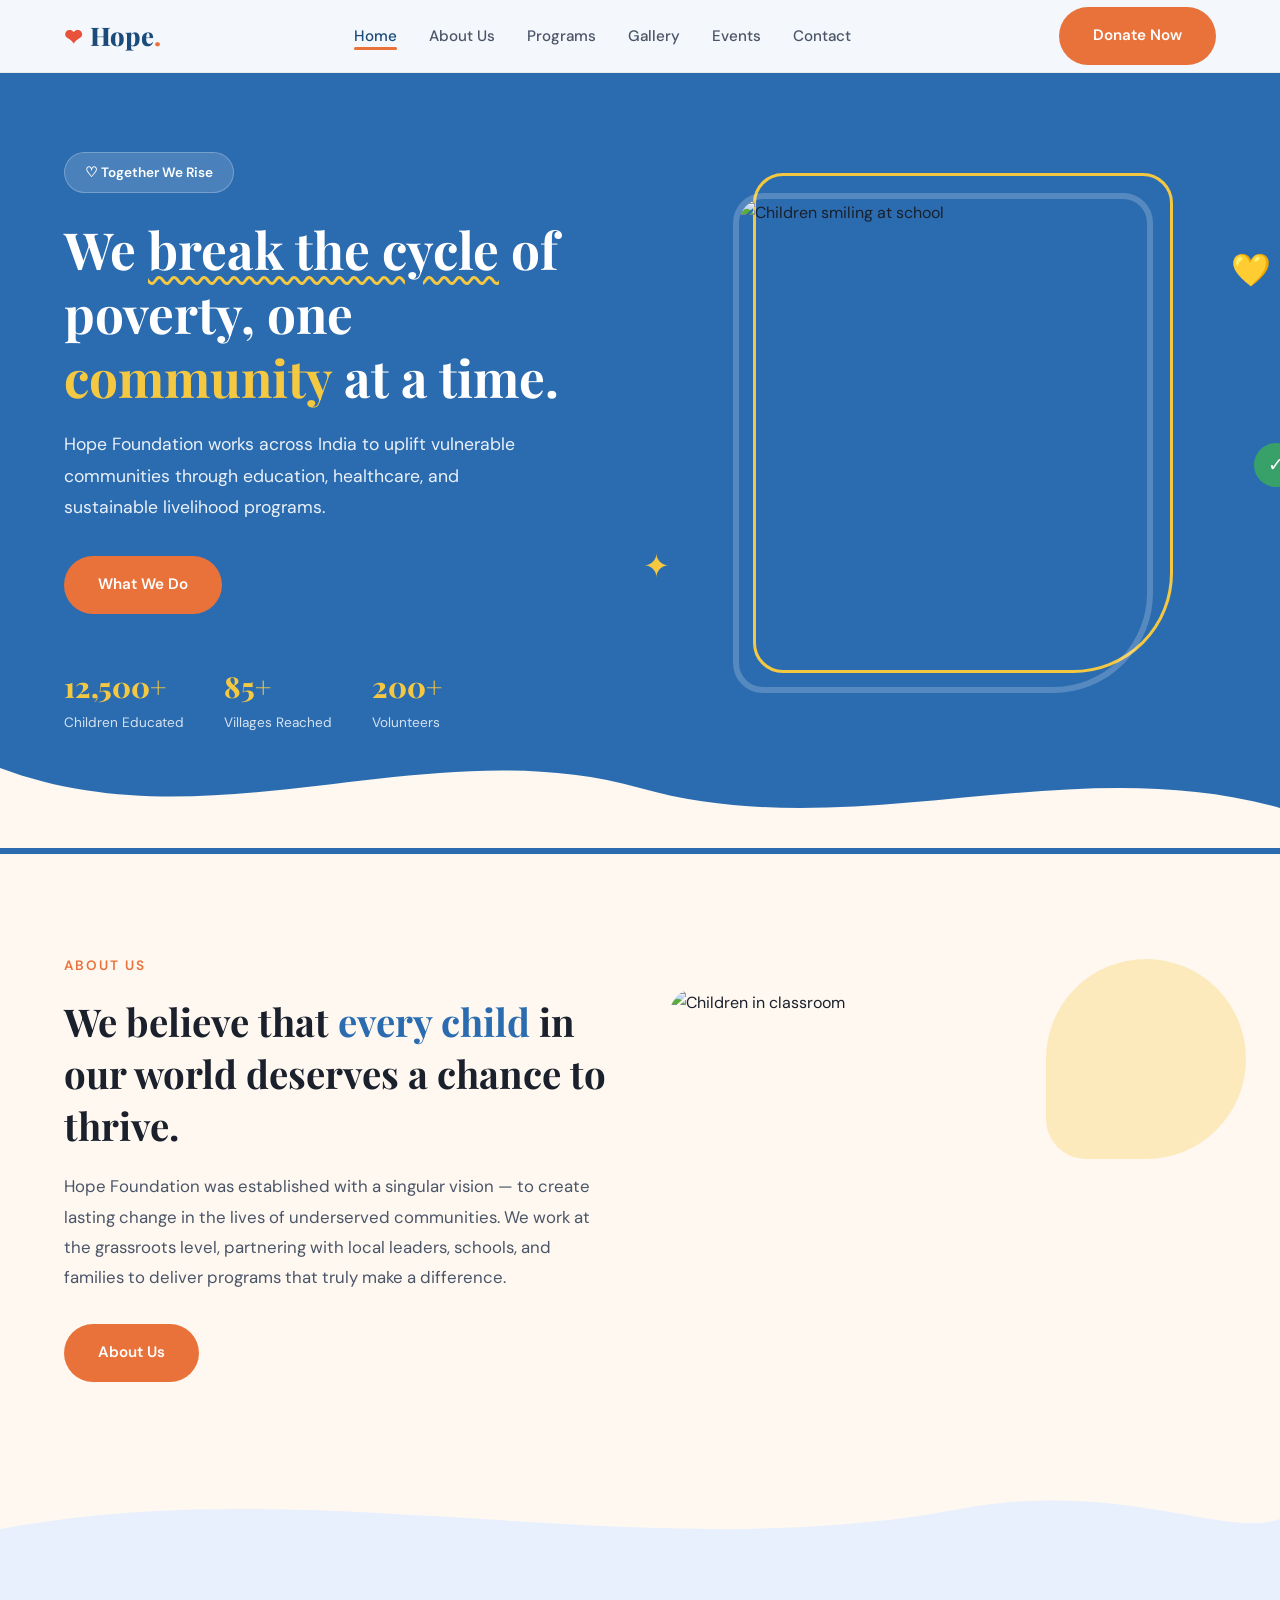
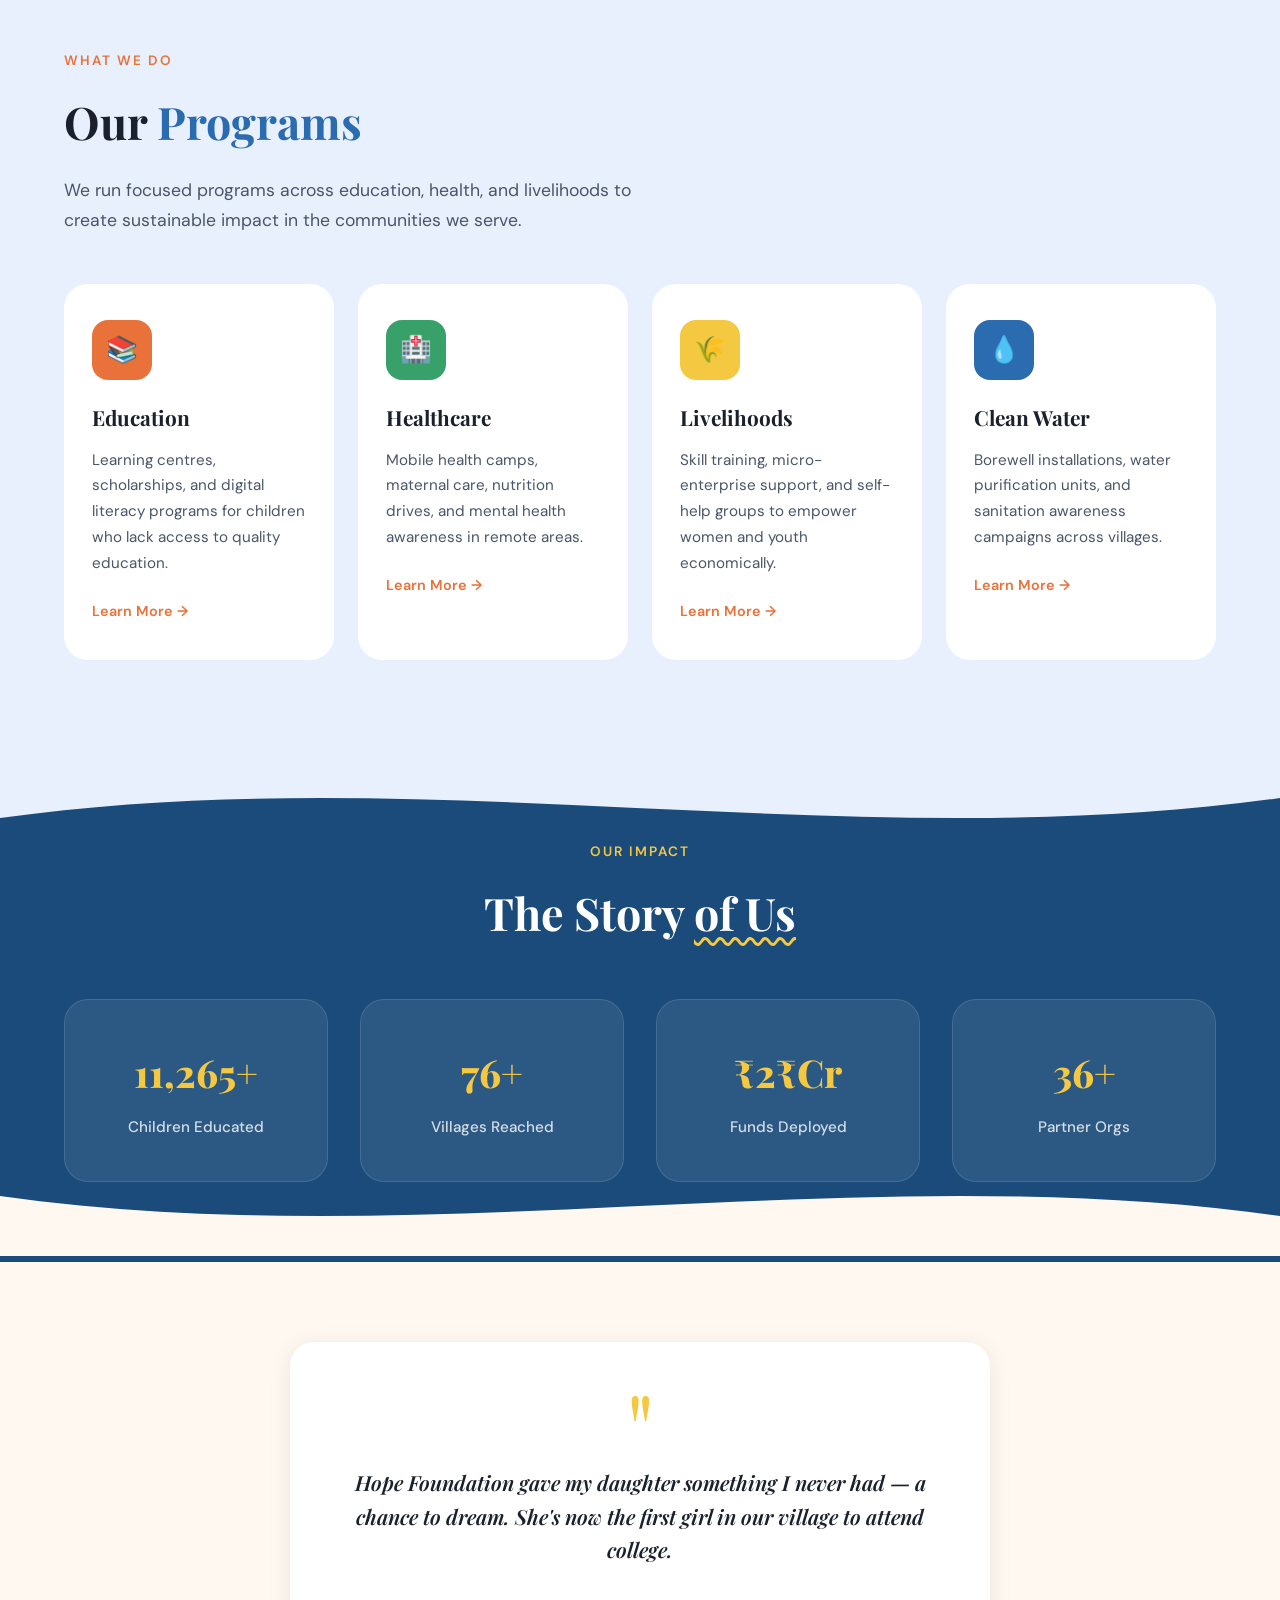
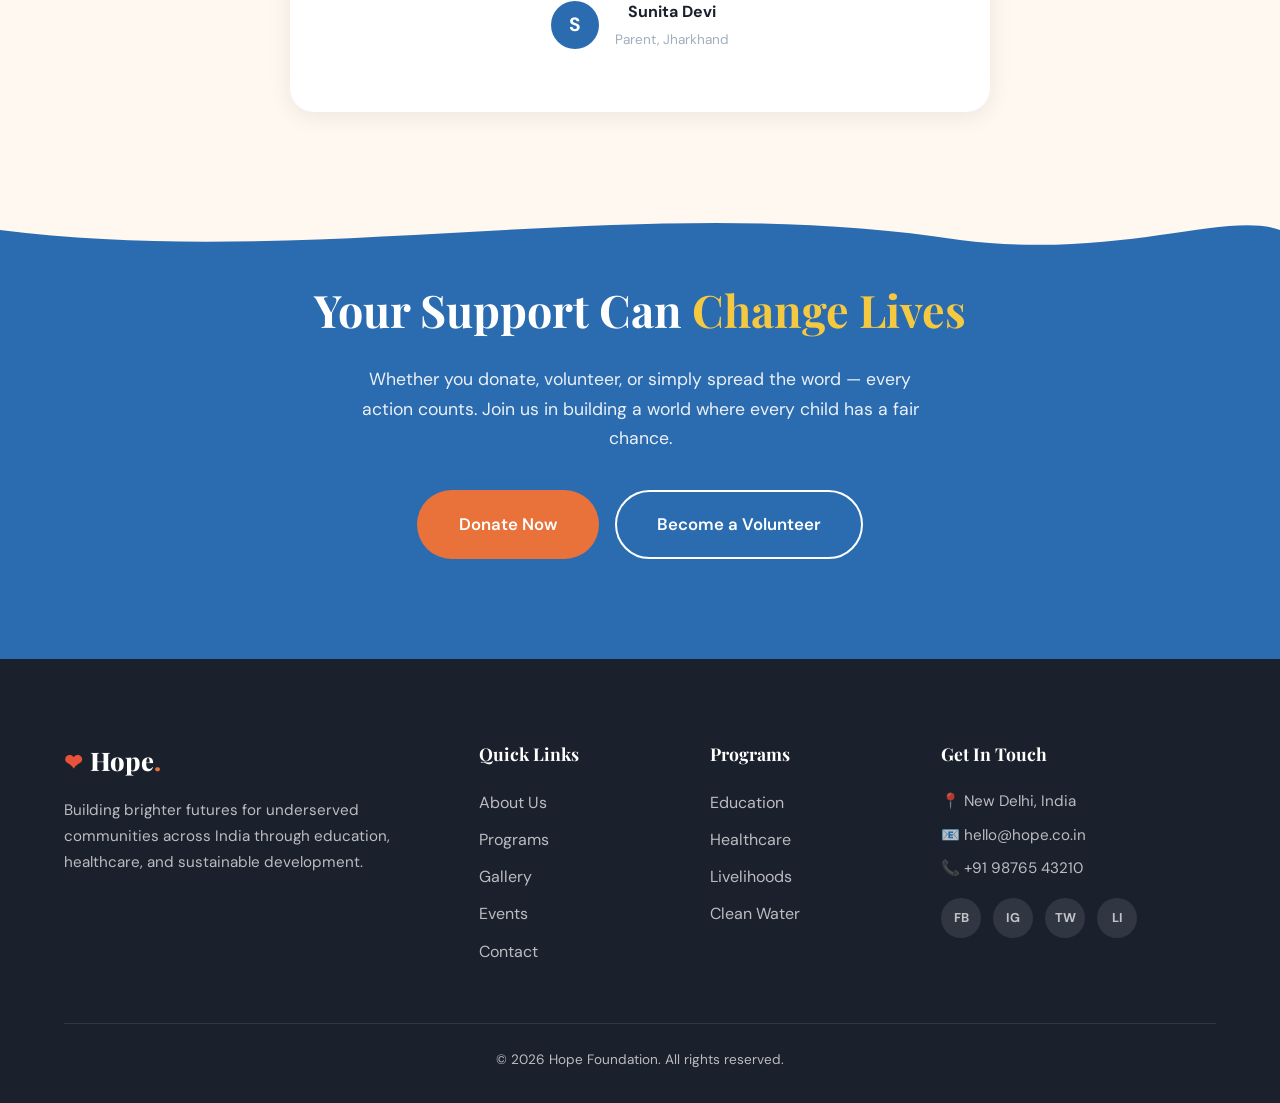
==== index.html @ 758d8f0c "site design init" ====
<!DOCTYPE html>
<html lang="en">
<head>
  <meta charset="UTF-8">
  <meta name="viewport" content="width=device-width, initial-scale=1.0">
  <title>Hope Foundation — Building Brighter Futures</title>
  <link rel="stylesheet" href="css/style.css">
  <link rel="preconnect" href="https://fonts.googleapis.com">
  <link href="https://fonts.googleapis.com/css2?family=Playfair+Display:wght@400;600;700;800&family=DM+Sans:wght@400;500;600;700&display=swap" rel="stylesheet">
</head>
<body>
  <!-- NAVBAR -->
  <nav class="navbar" id="navbar">
    <div class="nav-container">
      <a href="index.html" class="logo">
        <span class="logo-icon">❤</span>
        <span class="logo-text">Hope<span class="logo-dot">.</span></span>
      </a>
      <ul class="nav-links" id="navLinks">
        <li><a href="index.html" class="active">Home</a></li>
        <li><a href="about.html">About Us</a></li>
        <li><a href="programs.html">Programs</a></li>
        <li><a href="gallery.html">Gallery</a></li>
        <li><a href="events.html">Events</a></li>
        <li><a href="contact.html">Contact</a></li>
      </ul>
      <a href="contact.html#donate" class="btn btn-primary nav-donate">Donate Now</a>
      <button class="hamburger" id="hamburger" aria-label="Toggle menu">
        <span></span><span></span><span></span>
      </button>
    </div>
  </nav>

  <!-- HERO SECTION -->
  <section class="hero">
    <div class="hero-bg">
      <div class="hero-wave-top">
        <svg viewBox="0 0 1440 200" preserveAspectRatio="none">
          <path d="M0,80 C360,180 720,0 1080,100 C1260,150 1380,60 1440,80 L1440,0 L0,0 Z" fill="var(--blue-main)"/>
        </svg>
      </div>
    </div>
    <div class="hero-container">
      <div class="hero-content">
        <span class="hero-tag">♡ Together We Rise</span>
        <h1>We <span class="underline-wavy">break the cycle</span> of poverty, one <span class="highlight">community</span> at a time.</h1>
        <p>Hope Foundation works across India to uplift vulnerable communities through education, healthcare, and sustainable livelihood programs.</p>
        <div class="hero-actions">
          <a href="about.html" class="btn btn-accent">What We Do</a>
          <a href="programs.html" class="btn btn-outline">Our Programs →</a>
        </div>
        <div class="hero-stats">
          <div class="stat">
            <strong>12,500+</strong>
            <span>Children Educated</span>
          </div>
          <div class="stat">
            <strong>85+</strong>
            <span>Villages Reached</span>
          </div>
          <div class="stat">
            <strong>200+</strong>
            <span>Volunteers</span>
          </div>
        </div>
      </div>
      <div class="hero-image">
        <div class="hero-img-wrapper">
          <img src="https://images.unsplash.com/photo-1488521787991-ed7bbaae773c?w=600&q=80" alt="Children smiling at school">
          <div class="hero-img-accent"></div>
        </div>
        <div class="hero-floater floater-heart">💛</div>
        <div class="hero-floater floater-star">✦</div>
        <div class="hero-floater floater-check">✓</div>
      </div>
    </div>
    <div class="hero-wave-bottom">
      <svg viewBox="0 0 1440 120" preserveAspectRatio="none">
        <path d="M0,40 C240,120 480,0 720,60 C960,120 1200,20 1440,80 L1440,120 L0,120 Z" fill="var(--cream)"/>
      </svg>
    </div>
  </section>

  <!-- MISSION SECTION -->
  <section class="mission" id="mission">
    <div class="container">
      <div class="section-label">About Us</div>
      <div class="mission-grid">
        <div class="mission-text">
          <h2>We believe that <span class="highlight">every child</span> in our world deserves a chance to thrive.</h2>
          <p>Hope Foundation was established with a singular vision — to create lasting change in the lives of underserved communities. We work at the grassroots level, partnering with local leaders, schools, and families to deliver programs that truly make a difference.</p>
          <a href="about.html" class="btn btn-accent">About Us</a>
        </div>
        <div class="mission-image">
          <img src="https://images.unsplash.com/photo-1509099836639-18ba1795216d?w=500&q=80" alt="Children in classroom">
          <div class="mission-img-blob"></div>
        </div>
      </div>
    </div>
    <div class="section-wave">
      <svg viewBox="0 0 1440 100" preserveAspectRatio="none">
        <path d="M0,60 C360,0 720,100 1080,40 C1260,10 1380,70 1440,50 L1440,100 L0,100 Z" fill="var(--blue-light)"/>
      </svg>
    </div>
  </section>

  <!-- PROGRAMS SECTION -->
  <section class="programs">
    <div class="container">
      <div class="section-label">What We Do</div>
      <h2 class="section-title">Our <span class="highlight">Programs</span></h2>
      <p class="section-subtitle">We run focused programs across education, health, and livelihoods to create sustainable impact in the communities we serve.</p>
      <div class="programs-grid">
        <div class="program-card">
          <div class="program-icon" style="background: var(--orange);">📚</div>
          <h3>Education</h3>
          <p>Learning centres, scholarships, and digital literacy programs for children who lack access to quality education.</p>
          <a href="programs.html">Learn More →</a>
        </div>
        <div class="program-card">
          <div class="program-icon" style="background: var(--green);">🏥</div>
          <h3>Healthcare</h3>
          <p>Mobile health camps, maternal care, nutrition drives, and mental health awareness in remote areas.</p>
          <a href="programs.html">Learn More →</a>
        </div>
        <div class="program-card">
          <div class="program-icon" style="background: var(--yellow);">🌾</div>
          <h3>Livelihoods</h3>
          <p>Skill training, micro-enterprise support, and self-help groups to empower women and youth economically.</p>
          <a href="programs.html">Learn More →</a>
        </div>
        <div class="program-card">
          <div class="program-icon" style="background: var(--blue-main);">💧</div>
          <h3>Clean Water</h3>
          <p>Borewell installations, water purification units, and sanitation awareness campaigns across villages.</p>
          <a href="programs.html">Learn More →</a>
        </div>
      </div>
    </div>
  </section>

  <!-- IMPACT NUMBERS -->
  <section class="impact">
    <div class="impact-wave-top">
      <svg viewBox="0 0 1440 100" preserveAspectRatio="none">
        <path d="M0,60 C480,0 960,100 1440,40 L1440,0 L0,0 Z" fill="var(--blue-light)"/>
      </svg>
    </div>
    <div class="container">
      <div class="section-label light">Our Impact</div>
      <h2 class="section-title light">The Story <span class="underline-wavy">of Us</span></h2>
      <div class="impact-grid">
        <div class="impact-card">
          <span class="impact-number">12,500+</span>
          <span class="impact-label">Children Educated</span>
        </div>
        <div class="impact-card">
          <span class="impact-number">85+</span>
          <span class="impact-label">Villages Reached</span>
        </div>
        <div class="impact-card">
          <span class="impact-number">₹2.5Cr</span>
          <span class="impact-label">Funds Deployed</span>
        </div>
        <div class="impact-card">
          <span class="impact-number">40+</span>
          <span class="impact-label">Partner Orgs</span>
        </div>
      </div>
    </div>
    <div class="impact-wave-bottom">
      <svg viewBox="0 0 1440 100" preserveAspectRatio="none">
        <path d="M0,40 C480,100 960,0 1440,60 L1440,100 L0,100 Z" fill="var(--cream)"/>
      </svg>
    </div>
  </section>

  <!-- TESTIMONIAL -->
  <section class="testimonial">
    <div class="container">
      <div class="testimonial-card">
        <div class="quote-mark">"</div>
        <blockquote>Hope Foundation gave my daughter something I never had — a chance to dream. She's now the first girl in our village to attend college.</blockquote>
        <div class="testimonial-author">
          <div class="author-avatar">S</div>
          <div>
            <strong>Sunita Devi</strong>
            <span>Parent, Jharkhand</span>
          </div>
        </div>
      </div>
    </div>
  </section>

  <!-- CTA SECTION -->
  <section class="cta">
    <div class="cta-wave-top">
      <svg viewBox="0 0 1440 80" preserveAspectRatio="none">
        <path d="M0,40 C360,80 720,0 1080,50 C1260,70 1380,20 1440,40 L1440,0 L0,0 Z" fill="var(--cream)"/>
      </svg>
    </div>
    <div class="container">
      <h2>Your Support Can <span class="highlight">Change Lives</span></h2>
      <p>Whether you donate, volunteer, or simply spread the word — every action counts. Join us in building a world where every child has a fair chance.</p>
      <div class="cta-actions">
        <a href="contact.html#donate" class="btn btn-accent btn-lg">Donate Now</a>
        <a href="contact.html#volunteer" class="btn btn-outline-light btn-lg">Become a Volunteer</a>
      </div>
    </div>
  </section>

  <!-- FOOTER -->
  <footer class="footer">
    <div class="container">
      <div class="footer-grid">
        <div class="footer-about">
          <a href="index.html" class="logo footer-logo">
            <span class="logo-icon">❤</span>
            <span class="logo-text">Hope<span class="logo-dot">.</span></span>
          </a>
          <p>Building brighter futures for underserved communities across India through education, healthcare, and sustainable development.</p>
        </div>
        <div class="footer-links">
          <h4>Quick Links</h4>
          <ul>
            <li><a href="about.html">About Us</a></li>
            <li><a href="programs.html">Programs</a></li>
            <li><a href="gallery.html">Gallery</a></li>
            <li><a href="events.html">Events</a></li>
            <li><a href="contact.html">Contact</a></li>
          </ul>
        </div>
        <div class="footer-links">
          <h4>Programs</h4>
          <ul>
            <li><a href="programs.html">Education</a></li>
            <li><a href="programs.html">Healthcare</a></li>
            <li><a href="programs.html">Livelihoods</a></li>
            <li><a href="programs.html">Clean Water</a></li>
          </ul>
        </div>
        <div class="footer-contact">
          <h4>Get In Touch</h4>
          <p>📍 New Delhi, India</p>
          <p>📧 hello@hope.co.in</p>
          <p>📞 +91 98765 43210</p>
          <div class="social-links">
            <a href="#" aria-label="Facebook">FB</a>
            <a href="#" aria-label="Instagram">IG</a>
            <a href="#" aria-label="Twitter">TW</a>
            <a href="#" aria-label="LinkedIn">LI</a>
          </div>
        </div>
      </div>
      <div class="footer-bottom">
        <p>&copy; 2026 Hope Foundation. All rights reserved.</p>
      </div>
    </div>
  </footer>

  <script src="js/main.js"></script>
</body>
</html>
---- css/style.css ----
/* ============================================
   HOPE FOUNDATION — Watumull-inspired Design
   Playful blue, warm accents, wavy shapes
   ============================================ */

/* --- VARIABLES --- */
:root {
  --blue-main: #2B6CB0;
  --blue-dark: #1A4B7A;
  --blue-light: #E8F0FE;
  --blue-mid: #4A90D9;
  --cream: #FFF8F0;
  --orange: #E8723A;
  --orange-light: #FDEBD3;
  --yellow: #F5C842;
  --green: #38A169;
  --green-light: #C6F6D5;
  --red-soft: #E8523A;
  --white: #ffffff;
  --dark: #1A202C;
  --gray: #4A5568;
  --gray-light: #A0AEC0;
  --font-display: 'Playfair Display', Georgia, serif;
  --font-body: 'DM Sans', -apple-system, sans-serif;
  --radius: 16px;
  --radius-sm: 10px;
  --radius-xl: 24px;
  --shadow: 0 4px 24px rgba(0,0,0,0.08);
  --shadow-lg: 0 12px 48px rgba(0,0,0,0.12);
  --transition: 0.3s cubic-bezier(0.4, 0, 0.2, 1);
}

/* --- RESET --- */
*, *::before, *::after { box-sizing: border-box; margin: 0; padding: 0; }
html { scroll-behavior: smooth; }
body {
  font-family: var(--font-body);
  color: var(--dark);
  background: var(--cream);
  line-height: 1.7;
  overflow-x: hidden;
}
img { max-width: 100%; display: block; border-radius: var(--radius); }
a { text-decoration: none; color: inherit; transition: var(--transition); }
ul { list-style: none; }

/* --- CONTAINER --- */
.container {
  max-width: 1200px;
  margin: 0 auto;
  padding: 0 24px;
}

/* --- BUTTONS --- */
.btn {
  display: inline-flex;
  align-items: center;
  gap: 8px;
  padding: 14px 32px;
  border-radius: 50px;
  font-family: var(--font-body);
  font-weight: 600;
  font-size: 0.95rem;
  cursor: pointer;
  border: 2px solid transparent;
  transition: var(--transition);
}
.btn-primary {
  background: var(--orange);
  color: var(--white);
}
.btn-primary:hover {
  background: #d4652f;
  transform: translateY(-2px);
  box-shadow: 0 6px 20px rgba(232,114,58,0.35);
}
.btn-accent {
  background: var(--orange);
  color: var(--white);
}
.btn-accent:hover {
  background: #d4652f;
  transform: translateY(-2px);
  box-shadow: 0 6px 20px rgba(232,114,58,0.35);
}
.btn-outline {
  border-color: var(--blue-main);
  color: var(--blue-main);
  background: transparent;
}
.btn-outline:hover {
  background: var(--blue-main);
  color: var(--white);
  transform: translateY(-2px);
}
.btn-outline-light {
  border-color: var(--white);
  color: var(--white);
  background: transparent;
}
.btn-outline-light:hover {
  background: var(--white);
  color: var(--blue-dark);
  transform: translateY(-2px);
}
.btn-lg {
  padding: 18px 40px;
  font-size: 1.05rem;
}

/* --- SECTION HELPERS --- */
.section-label {
  font-family: var(--font-body);
  font-weight: 600;
  font-size: 0.85rem;
  text-transform: uppercase;
  letter-spacing: 2px;
  color: var(--orange);
  margin-bottom: 12px;
}
.section-label.light { color: var(--yellow); }
.section-title {
  font-family: var(--font-display);
  font-size: clamp(2rem, 4vw, 2.8rem);
  font-weight: 700;
  margin-bottom: 16px;
  color: var(--dark);
}
.section-title.light { color: var(--white); }
.section-subtitle {
  font-size: 1.1rem;
  color: var(--gray);
  max-width: 600px;
  margin-bottom: 48px;
}
.highlight {
  color: var(--blue-main);
  position: relative;
}
.underline-wavy {
  text-decoration: underline;
  text-decoration-color: var(--yellow);
  text-decoration-style: wavy;
  text-underline-offset: 6px;
  text-decoration-thickness: 3px;
}

/* =====================
   NAVBAR
   ===================== */
.navbar {
  position: fixed;
  top: 0;
  left: 0;
  right: 0;
  z-index: 1000;
  background: rgba(255,255,255,0.95);
  backdrop-filter: blur(12px);
  border-bottom: 1px solid rgba(0,0,0,0.05);
  transition: var(--transition);
}
.navbar.scrolled {
  box-shadow: 0 2px 20px rgba(0,0,0,0.08);
}
.nav-container {
  max-width: 1200px;
  margin: 0 auto;
  padding: 0 24px;
  display: flex;
  align-items: center;
  justify-content: space-between;
  height: 72px;
}
.logo {
  display: flex;
  align-items: center;
  gap: 8px;
  font-family: var(--font-display);
  font-size: 1.6rem;
  font-weight: 800;
}
.logo-icon {
  font-size: 1.4rem;
  filter: none;
  color: var(--red-soft);
}
.logo-text { color: var(--blue-dark); }
.logo-dot { color: var(--orange); }
.nav-links {
  display: flex;
  gap: 32px;
}
.nav-links a {
  font-weight: 500;
  font-size: 0.95rem;
  color: var(--gray);
  position: relative;
}
.nav-links a::after {
  content: '';
  position: absolute;
  bottom: -4px;
  left: 0;
  width: 0;
  height: 3px;
  background: var(--orange);
  border-radius: 2px;
  transition: var(--transition);
}
.nav-links a:hover,
.nav-links a.active {
  color: var(--blue-dark);
}
.nav-links a:hover::after,
.nav-links a.active::after {
  width: 100%;
}
.nav-donate { margin-left: 16px; }
.hamburger {
  display: none;
  flex-direction: column;
  gap: 5px;
  background: none;
  border: none;
  cursor: pointer;
  padding: 8px;
}
.hamburger span {
  width: 24px;
  height: 2.5px;
  background: var(--dark);
  border-radius: 2px;
  transition: var(--transition);
}

/* =====================
   HERO
   ===================== */
.hero {
  position: relative;
  background: var(--blue-main);
  padding-top: 72px;
  overflow: hidden;
  min-height: 90vh;
  display: flex;
  flex-direction: column;
  justify-content: center;
}
.hero-bg {
  position: absolute;
  inset: 0;
  overflow: hidden;
}
.hero-wave-top {
  position: absolute;
  top: 60px;
  left: 0;
  right: 0;
  opacity: 0.15;
}
.hero-wave-top svg { width: 100%; height: 200px; }
.hero-container {
  position: relative;
  max-width: 1200px;
  margin: 0 auto;
  padding: 80px 24px 120px;
  display: grid;
  grid-template-columns: 1fr 1fr;
  gap: 60px;
  align-items: center;
}
.hero-content { color: var(--white); }
.hero-tag {
  display: inline-block;
  background: rgba(255,255,255,0.15);
  border: 1px solid rgba(255,255,255,0.25);
  padding: 8px 20px;
  border-radius: 50px;
  font-size: 0.85rem;
  font-weight: 600;
  margin-bottom: 24px;
  backdrop-filter: blur(4px);
}
.hero h1 {
  font-family: var(--font-display);
  font-size: clamp(2.2rem, 4.5vw, 3.2rem);
  font-weight: 700;
  line-height: 1.25;
  margin-bottom: 20px;
}
.hero h1 .underline-wavy {
  text-decoration-color: var(--yellow);
}
.hero h1 .highlight {
  color: var(--yellow);
}
.hero p {
  font-size: 1.1rem;
  opacity: 0.9;
  max-width: 480px;
  margin-bottom: 32px;
  line-height: 1.8;
}
.hero-actions {
  display: flex;
  gap: 16px;
  flex-wrap: wrap;
  margin-bottom: 48px;
}
.hero-stats {
  display: flex;
  gap: 40px;
}
.stat {
  display: flex;
  flex-direction: column;
}
.stat strong {
  font-family: var(--font-display);
  font-size: 1.8rem;
  font-weight: 800;
  color: var(--yellow);
}
.stat span {
  font-size: 0.85rem;
  opacity: 0.8;
}

/* Hero Image */
.hero-image {
  position: relative;
  display: flex;
  justify-content: center;
}
.hero-img-wrapper {
  position: relative;
  z-index: 2;
}
.hero-img-wrapper img {
  width: 420px;
  height: 500px;
  object-fit: cover;
  border-radius: 30px 30px 100px 30px;
  border: 6px solid rgba(255,255,255,0.2);
}
.hero-img-accent {
  position: absolute;
  top: -20px;
  right: -20px;
  width: 100%;
  height: 100%;
  border-radius: 30px 30px 100px 30px;
  border: 3px solid var(--yellow);
  z-index: -1;
}
.hero-floater {
  position: absolute;
  font-size: 2rem;
  animation: float 3s ease-in-out infinite;
  z-index: 3;
}
.floater-heart { top: 10%; right: -10%; animation-delay: 0s; }
.floater-star { bottom: 20%; left: -5%; animation-delay: 0.5s; color: var(--yellow); }
.floater-check {
  top: 50%;
  right: -15%;
  animation-delay: 1s;
  background: var(--green);
  color: white;
  width: 44px;
  height: 44px;
  border-radius: 50%;
  display: flex;
  align-items: center;
  justify-content: center;
  font-size: 1.2rem;
}
@keyframes float {
  0%, 100% { transform: translateY(0); }
  50% { transform: translateY(-12px); }
}
.hero-wave-bottom {
  position: absolute;
  bottom: -2px;
  left: 0;
  right: 0;
}
.hero-wave-bottom svg { width: 100%; height: 120px; }

/* =====================
   MISSION
   ===================== */
.mission {
  position: relative;
  background: var(--cream);
  padding: 100px 0 0;
}
.mission-grid {
  display: grid;
  grid-template-columns: 1fr 1fr;
  gap: 60px;
  align-items: center;
}
.mission-text h2 {
  font-family: var(--font-display);
  font-size: clamp(1.8rem, 3vw, 2.4rem);
  font-weight: 700;
  line-height: 1.35;
  margin-bottom: 20px;
}
.mission-text p {
  color: var(--gray);
  font-size: 1.05rem;
  margin-bottom: 32px;
  line-height: 1.8;
}
.mission-image {
  position: relative;
}
.mission-image img {
  width: 100%;
  height: 400px;
  object-fit: cover;
  border-radius: var(--radius-xl);
  position: relative;
  z-index: 2;
}
.mission-img-blob {
  position: absolute;
  top: -30px;
  right: -30px;
  width: 200px;
  height: 200px;
  background: var(--yellow);
  border-radius: 50% 50% 50% 20%;
  opacity: 0.3;
  z-index: 1;
}
.section-wave {
  margin-top: 80px;
}
.section-wave svg {
  width: 100%;
  height: 100px;
  display: block;
}

/* =====================
   PROGRAMS
   ===================== */
.programs {
  background: var(--blue-light);
  padding: 80px 0 100px;
}
.programs-grid {
  display: grid;
  grid-template-columns: repeat(4, 1fr);
  gap: 24px;
}
.program-card {
  background: var(--white);
  padding: 36px 28px;
  border-radius: var(--radius-xl);
  transition: var(--transition);
  position: relative;
  overflow: hidden;
}
.program-card::before {
  content: '';
  position: absolute;
  top: 0;
  left: 0;
  right: 0;
  height: 4px;
  background: var(--blue-main);
  border-radius: 4px 4px 0 0;
  transform: scaleX(0);
  transition: var(--transition);
}
.program-card:hover::before { transform: scaleX(1); }
.program-card:hover {
  transform: translateY(-6px);
  box-shadow: var(--shadow-lg);
}
.program-icon {
  width: 60px;
  height: 60px;
  border-radius: 16px;
  display: flex;
  align-items: center;
  justify-content: center;
  font-size: 1.6rem;
  margin-bottom: 20px;
}
.program-card h3 {
  font-family: var(--font-display);
  font-size: 1.3rem;
  font-weight: 700;
  margin-bottom: 12px;
}
.program-card p {
  color: var(--gray);
  font-size: 0.95rem;
  margin-bottom: 20px;
  line-height: 1.7;
}
.program-card a {
  font-weight: 600;
  color: var(--orange);
  font-size: 0.9rem;
}
.program-card a:hover { color: var(--blue-main); }

/* =====================
   IMPACT
   ===================== */
.impact {
  background: var(--blue-dark);
  padding: 80px 0;
  position: relative;
  text-align: center;
}
.impact-wave-top, .impact-wave-bottom {
  position: absolute;
  left: 0;
  right: 0;
}
.impact-wave-top { top: -2px; }
.impact-wave-bottom { bottom: -2px; }
.impact-wave-top svg, .impact-wave-bottom svg { width: 100%; height: 100px; }
.impact-grid {
  display: grid;
  grid-template-columns: repeat(4, 1fr);
  gap: 32px;
  margin-top: 48px;
}
.impact-card {
  background: rgba(255,255,255,0.08);
  border: 1px solid rgba(255,255,255,0.12);
  border-radius: var(--radius-xl);
  padding: 40px 24px;
  backdrop-filter: blur(4px);
  transition: var(--transition);
}
.impact-card:hover {
  background: rgba(255,255,255,0.14);
  transform: translateY(-4px);
}
.impact-number {
  display: block;
  font-family: var(--font-display);
  font-size: 2.4rem;
  font-weight: 800;
  color: var(--yellow);
  margin-bottom: 8px;
}
.impact-label {
  color: rgba(255,255,255,0.8);
  font-size: 0.95rem;
  font-weight: 500;
}

/* =====================
   TESTIMONIAL
   ===================== */
.testimonial {
  background: var(--cream);
  padding: 80px 0;
}
.testimonial-card {
  background: var(--white);
  border-radius: var(--radius-xl);
  padding: 60px;
  max-width: 700px;
  margin: 0 auto;
  text-align: center;
  box-shadow: var(--shadow);
  position: relative;
}
.quote-mark {
  font-family: var(--font-display);
  font-size: 6rem;
  color: var(--yellow);
  line-height: 0.5;
  margin-bottom: 16px;
}
blockquote {
  font-family: var(--font-display);
  font-size: 1.3rem;
  font-weight: 600;
  line-height: 1.6;
  color: var(--dark);
  margin-bottom: 32px;
  font-style: italic;
}
.testimonial-author {
  display: flex;
  align-items: center;
  gap: 16px;
  justify-content: center;
}
.author-avatar {
  width: 48px;
  height: 48px;
  border-radius: 50%;
  background: var(--blue-main);
  color: white;
  display: flex;
  align-items: center;
  justify-content: center;
  font-weight: 700;
  font-size: 1.2rem;
}
.testimonial-author strong {
  display: block;
  font-size: 1rem;
}
.testimonial-author span {
  font-size: 0.85rem;
  color: var(--gray-light);
}

/* =====================
   CTA
   ===================== */
.cta {
  background: var(--blue-main);
  padding: 80px 0 100px;
  text-align: center;
  color: var(--white);
  position: relative;
}
.cta-wave-top {
  position: absolute;
  top: -2px;
  left: 0;
  right: 0;
}
.cta-wave-top svg { width: 100%; height: 80px; }
.cta h2 {
  font-family: var(--font-display);
  font-size: clamp(2rem, 4vw, 2.8rem);
  font-weight: 700;
  margin-bottom: 16px;
}
.cta h2 .highlight { color: var(--yellow); }
.cta p {
  font-size: 1.1rem;
  opacity: 0.9;
  max-width: 560px;
  margin: 0 auto 36px;
}
.cta-actions {
  display: flex;
  gap: 16px;
  justify-content: center;
  flex-wrap: wrap;
}

/* =====================
   FOOTER
   ===================== */
.footer {
  background: var(--dark);
  color: rgba(255,255,255,0.7);
  padding: 80px 0 32px;
}
.footer-grid {
  display: grid;
  grid-template-columns: 2fr 1fr 1fr 1.5fr;
  gap: 48px;
  margin-bottom: 48px;
}
.footer-logo .logo-text { color: var(--white); }
.footer-logo .logo-icon { color: var(--red-soft); }
.footer-about p {
  margin-top: 16px;
  font-size: 0.95rem;
  line-height: 1.7;
}
.footer-links h4,
.footer-contact h4 {
  color: var(--white);
  font-family: var(--font-display);
  font-size: 1.1rem;
  margin-bottom: 20px;
}
.footer-links li { margin-bottom: 10px; }
.footer-links a:hover { color: var(--orange); }
.footer-contact p {
  margin-bottom: 8px;
  font-size: 0.95rem;
}
.social-links {
  display: flex;
  gap: 12px;
  margin-top: 16px;
}
.social-links a {
  width: 40px;
  height: 40px;
  border-radius: 50%;
  background: rgba(255,255,255,0.1);
  display: flex;
  align-items: center;
  justify-content: center;
  font-size: 0.8rem;
  font-weight: 700;
  color: rgba(255,255,255,0.7);
  transition: var(--transition);
}
.social-links a:hover {
  background: var(--orange);
  color: var(--white);
}
.footer-bottom {
  border-top: 1px solid rgba(255,255,255,0.1);
  padding-top: 24px;
  text-align: center;
  font-size: 0.85rem;
}

/* =====================
   PAGE HEADERS (inner pages)
   ===================== */
.page-header {
  background: var(--blue-main);
  padding: 140px 0 80px;
  text-align: center;
  color: var(--white);
  position: relative;
  overflow: hidden;
}
.page-header h1 {
  font-family: var(--font-display);
  font-size: clamp(2.4rem, 5vw, 3.2rem);
  font-weight: 800;
  margin-bottom: 12px;
}
.page-header p {
  font-size: 1.1rem;
  opacity: 0.85;
  max-width: 500px;
  margin: 0 auto;
}
.page-header .breadcrumb {
  margin-top: 20px;
  font-size: 0.85rem;
  opacity: 0.7;
}
.page-header .breadcrumb a { color: var(--yellow); }
.page-header-wave {
  position: absolute;
  bottom: -2px;
  left: 0;
  right: 0;
}
.page-header-wave svg { width: 100%; height: 80px; }

/* =====================
   ABOUT PAGE
   ===================== */
.about-content {
  padding: 80px 0;
  background: var(--cream);
}
.about-grid {
  display: grid;
  grid-template-columns: 1fr 1fr;
  gap: 60px;
  align-items: center;
  margin-bottom: 80px;
}
.about-grid.reverse { direction: rtl; }
.about-grid.reverse > * { direction: ltr; }
.about-text h2 {
  font-family: var(--font-display);
  font-size: 2rem;
  font-weight: 700;
  margin-bottom: 16px;
}
.about-text p {
  color: var(--gray);
  font-size: 1.05rem;
  line-height: 1.8;
  margin-bottom: 16px;
}
.about-img img {
  width: 100%;
  height: 360px;
  object-fit: cover;
  border-radius: var(--radius-xl);
}
.values-grid {
  display: grid;
  grid-template-columns: repeat(3, 1fr);
  gap: 24px;
  margin-top: 48px;
}
.value-card {
  background: var(--white);
  padding: 36px 28px;
  border-radius: var(--radius-xl);
  text-align: center;
  box-shadow: var(--shadow);
  transition: var(--transition);
}
.value-card:hover {
  transform: translateY(-4px);
  box-shadow: var(--shadow-lg);
}
.value-card .icon {
  font-size: 2.4rem;
  margin-bottom: 16px;
}
.value-card h3 {
  font-family: var(--font-display);
  font-size: 1.2rem;
  margin-bottom: 8px;
}
.value-card p {
  color: var(--gray);
  font-size: 0.95rem;
}
.team-section {
  padding: 80px 0;
  background: var(--blue-light);
}
.team-grid {
  display: grid;
  grid-template-columns: repeat(4, 1fr);
  gap: 24px;
  margin-top: 48px;
}
.team-card {
  background: var(--white);
  border-radius: var(--radius-xl);
  overflow: hidden;
  text-align: center;
  box-shadow: var(--shadow);
  transition: var(--transition);
}
.team-card:hover { transform: translateY(-4px); }
.team-card img {
  width: 100%;
  height: 240px;
  object-fit: cover;
  border-radius: 0;
}
.team-card-info {
  padding: 20px;
}
.team-card-info h4 {
  font-family: var(--font-display);
  font-size: 1.1rem;
}
.team-card-info span {
  font-size: 0.85rem;
  color: var(--orange);
  font-weight: 500;
}

/* =====================
   PROGRAMS PAGE
   ===================== */
.programs-detail {
  padding: 80px 0;
  background: var(--cream);
}
.program-detail-card {
  display: grid;
  grid-template-columns: 1fr 1fr;
  gap: 48px;
  align-items: center;
  background: var(--white);
  border-radius: var(--radius-xl);
  overflow: hidden;
  margin-bottom: 40px;
  box-shadow: var(--shadow);
}
.program-detail-card.reverse {
  direction: rtl;
}
.program-detail-card.reverse > * {
  direction: ltr;
}
.program-detail-img img {
  width: 100%;
  height: 340px;
  object-fit: cover;
  border-radius: 0;
}
.program-detail-text {
  padding: 40px;
}
.program-detail-text h3 {
  font-family: var(--font-display);
  font-size: 1.6rem;
  font-weight: 700;
  margin-bottom: 12px;
}
.program-detail-text p {
  color: var(--gray);
  font-size: 1rem;
  line-height: 1.8;
  margin-bottom: 20px;
}

/* =====================
   GALLERY PAGE
   ===================== */
.gallery-section {
  padding: 80px 0;
  background: var(--cream);
}
.gallery-grid {
  display: grid;
  grid-template-columns: repeat(3, 1fr);
  gap: 20px;
}
.gallery-item {
  position: relative;
  overflow: hidden;
  border-radius: var(--radius);
  cursor: pointer;
}
.gallery-item img {
  width: 100%;
  height: 280px;
  object-fit: cover;
  transition: var(--transition);
  border-radius: 0;
}
.gallery-item:hover img {
  transform: scale(1.05);
}
.gallery-item:nth-child(1) { grid-row: span 2; }
.gallery-item:nth-child(1) img { height: 100%; }
.gallery-overlay {
  position: absolute;
  inset: 0;
  background: linear-gradient(to top, rgba(0,0,0,0.5), transparent);
  opacity: 0;
  transition: var(--transition);
  display: flex;
  align-items: flex-end;
  padding: 20px;
  color: white;
  font-weight: 600;
}
.gallery-item:hover .gallery-overlay { opacity: 1; }

/* =====================
   EVENTS PAGE
   ===================== */
.events-section {
  padding: 80px 0;
  background: var(--cream);
}
.event-card {
  display: grid;
  grid-template-columns: 120px 1fr;
  gap: 24px;
  background: var(--white);
  border-radius: var(--radius-xl);
  padding: 32px;
  margin-bottom: 24px;
  box-shadow: var(--shadow);
  transition: var(--transition);
  align-items: center;
}
.event-card:hover {
  transform: translateY(-3px);
  box-shadow: var(--shadow-lg);
}
.event-date {
  background: var(--blue-main);
  color: var(--white);
  border-radius: var(--radius);
  padding: 20px;
  text-align: center;
}
.event-date .day {
  font-family: var(--font-display);
  font-size: 2.4rem;
  font-weight: 800;
  display: block;
}
.event-date .month {
  font-size: 0.85rem;
  font-weight: 600;
  text-transform: uppercase;
  letter-spacing: 1px;
}
.event-info h3 {
  font-family: var(--font-display);
  font-size: 1.3rem;
  margin-bottom: 6px;
}
.event-info .meta {
  font-size: 0.9rem;
  color: var(--gray-light);
  margin-bottom: 8px;
}
.event-info p {
  color: var(--gray);
  font-size: 0.95rem;
  line-height: 1.6;
}

/* =====================
   CONTACT PAGE
   ===================== */
.contact-section {
  padding: 80px 0;
  background: var(--cream);
}
.contact-grid {
  display: grid;
  grid-template-columns: 1fr 1fr;
  gap: 48px;
}
.contact-info h2 {
  font-family: var(--font-display);
  font-size: 2rem;
  font-weight: 700;
  margin-bottom: 16px;
}
.contact-info p {
  color: var(--gray);
  line-height: 1.8;
  margin-bottom: 32px;
}
.contact-detail {
  display: flex;
  gap: 16px;
  margin-bottom: 24px;
  align-items: flex-start;
}
.contact-detail .icon {
  width: 48px;
  height: 48px;
  border-radius: 12px;
  background: var(--blue-light);
  display: flex;
  align-items: center;
  justify-content: center;
  font-size: 1.3rem;
  flex-shrink: 0;
}
.contact-detail h4 {
  font-size: 1rem;
  margin-bottom: 2px;
}
.contact-detail span {
  font-size: 0.95rem;
  color: var(--gray);
}
.contact-form {
  background: var(--white);
  padding: 48px;
  border-radius: var(--radius-xl);
  box-shadow: var(--shadow);
}
.form-group {
  margin-bottom: 20px;
}
.form-group label {
  display: block;
  font-weight: 600;
  font-size: 0.9rem;
  margin-bottom: 6px;
  color: var(--dark);
}
.form-group input,
.form-group textarea,
.form-group select {
  width: 100%;
  padding: 14px 18px;
  border: 2px solid #E2E8F0;
  border-radius: var(--radius-sm);
  font-family: var(--font-body);
  font-size: 0.95rem;
  transition: var(--transition);
  background: var(--cream);
}
.form-group input:focus,
.form-group textarea:focus,
.form-group select:focus {
  outline: none;
  border-color: var(--blue-main);
  box-shadow: 0 0 0 4px rgba(43,108,176,0.1);
}
.form-group textarea { resize: vertical; min-height: 120px; }
.form-row {
  display: grid;
  grid-template-columns: 1fr 1fr;
  gap: 16px;
}

/* =====================
   ANIMATIONS
   ===================== */
.fade-in {
  opacity: 0;
  transform: translateY(30px);
  transition: opacity 0.6s ease, transform 0.6s ease;
}
.fade-in.visible {
  opacity: 1;
  transform: translateY(0);
}

/* =====================
   RESPONSIVE
   ===================== */
@media (max-width: 1024px) {
  .programs-grid { grid-template-columns: repeat(2, 1fr); }
  .impact-grid { grid-template-columns: repeat(2, 1fr); }
  .footer-grid { grid-template-columns: repeat(2, 1fr); }
  .team-grid { grid-template-columns: repeat(2, 1fr); }
}
@media (max-width: 768px) {
  .nav-links, .nav-donate { display: none; }
  .hamburger { display: flex; }
  .nav-links.open {
    display: flex;
    flex-direction: column;
    position: absolute;
    top: 72px;
    left: 0;
    right: 0;
    background: var(--white);
    padding: 24px;
    gap: 16px;
    box-shadow: var(--shadow);
  }
  .hero-container {
    grid-template-columns: 1fr;
    padding: 60px 24px 100px;
    text-align: center;
  }
  .hero-image { display: none; }
  .hero-stats { justify-content: center; gap: 24px; }
  .hero-actions { justify-content: center; }
  .mission-grid { grid-template-columns: 1fr; }
  .about-grid { grid-template-columns: 1fr; }
  .about-grid.reverse { direction: ltr; }
  .programs-grid { grid-template-columns: 1fr; }
  .impact-grid { grid-template-columns: 1fr 1fr; }
  .program-detail-card { grid-template-columns: 1fr; }
  .program-detail-card.reverse { direction: ltr; }
  .gallery-grid { grid-template-columns: 1fr 1fr; }
  .gallery-item:nth-child(1) { grid-row: span 1; }
  .contact-grid { grid-template-columns: 1fr; }
  .footer-grid { grid-template-columns: 1fr; }
  .team-grid { grid-template-columns: 1fr; }
  .event-card { grid-template-columns: 1fr; text-align: center; }
  .values-grid { grid-template-columns: 1fr; }
  .testimonial-card { padding: 36px 24px; }
}
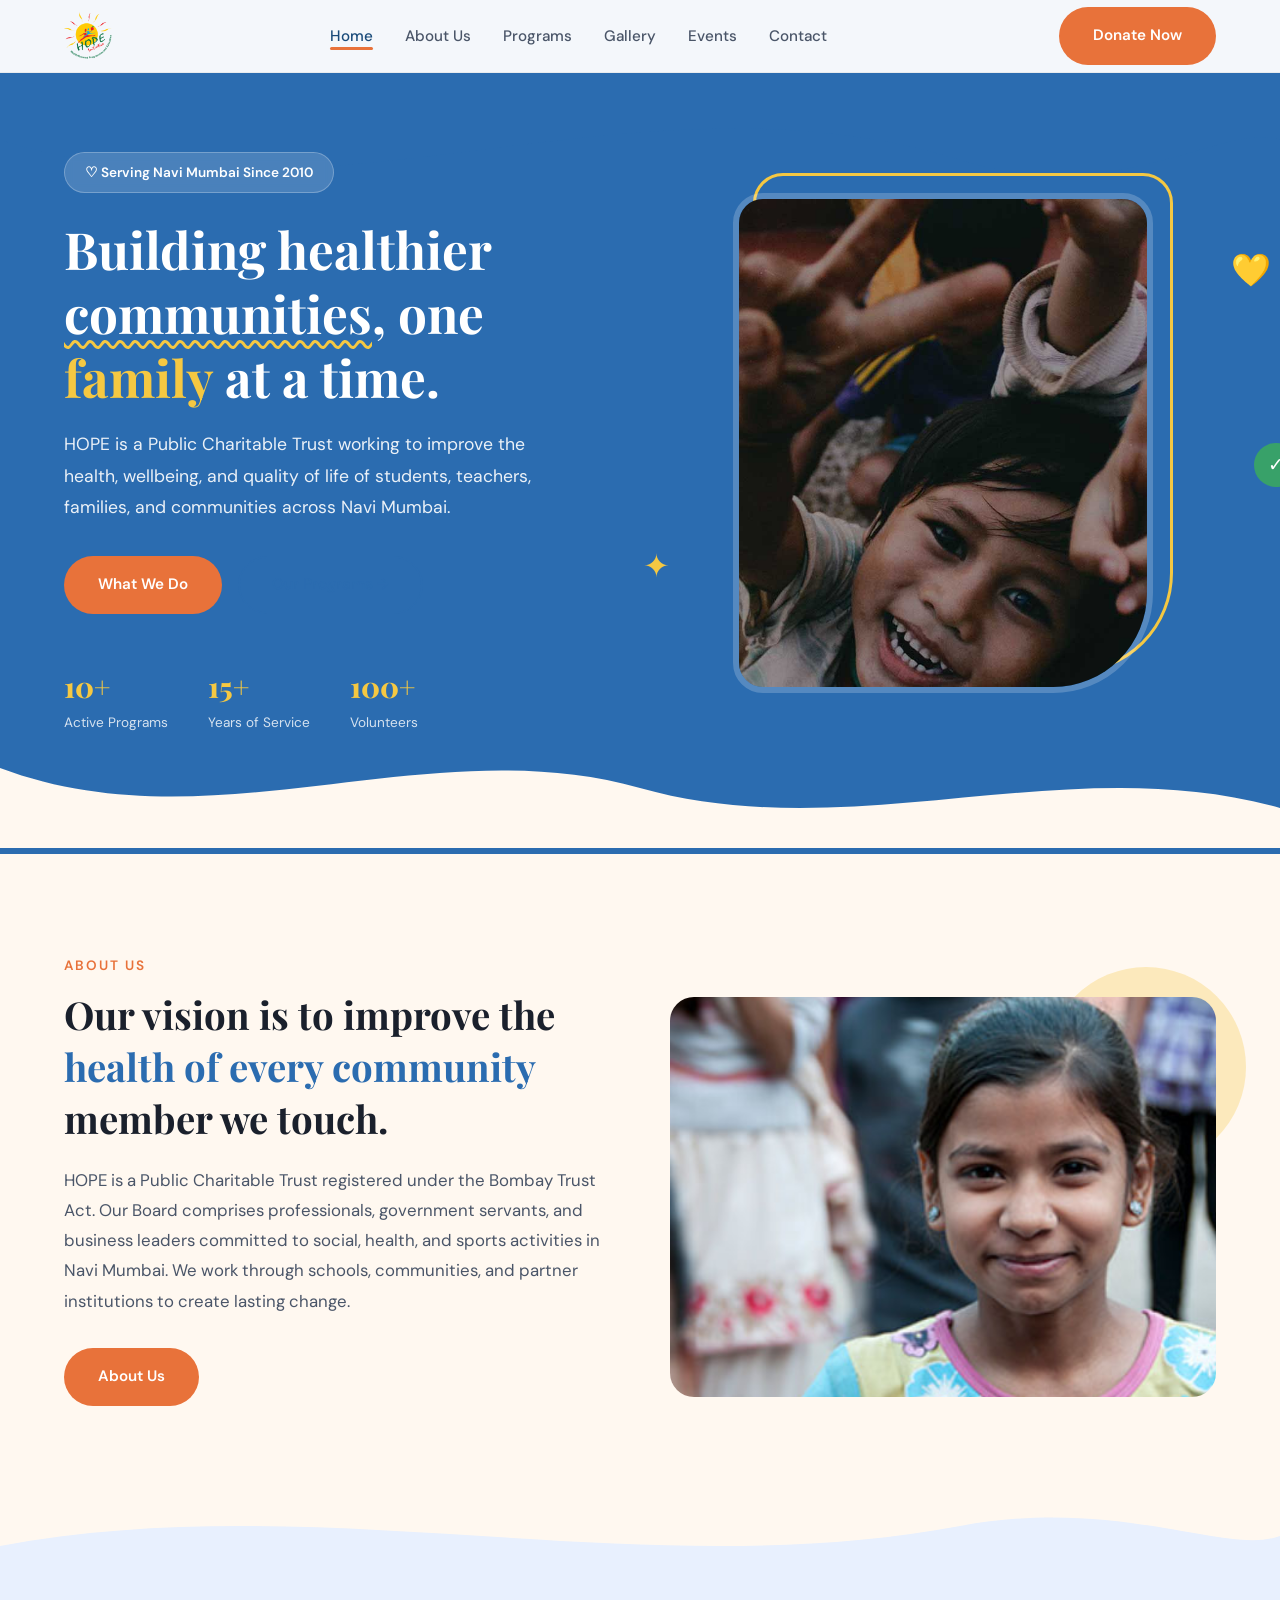
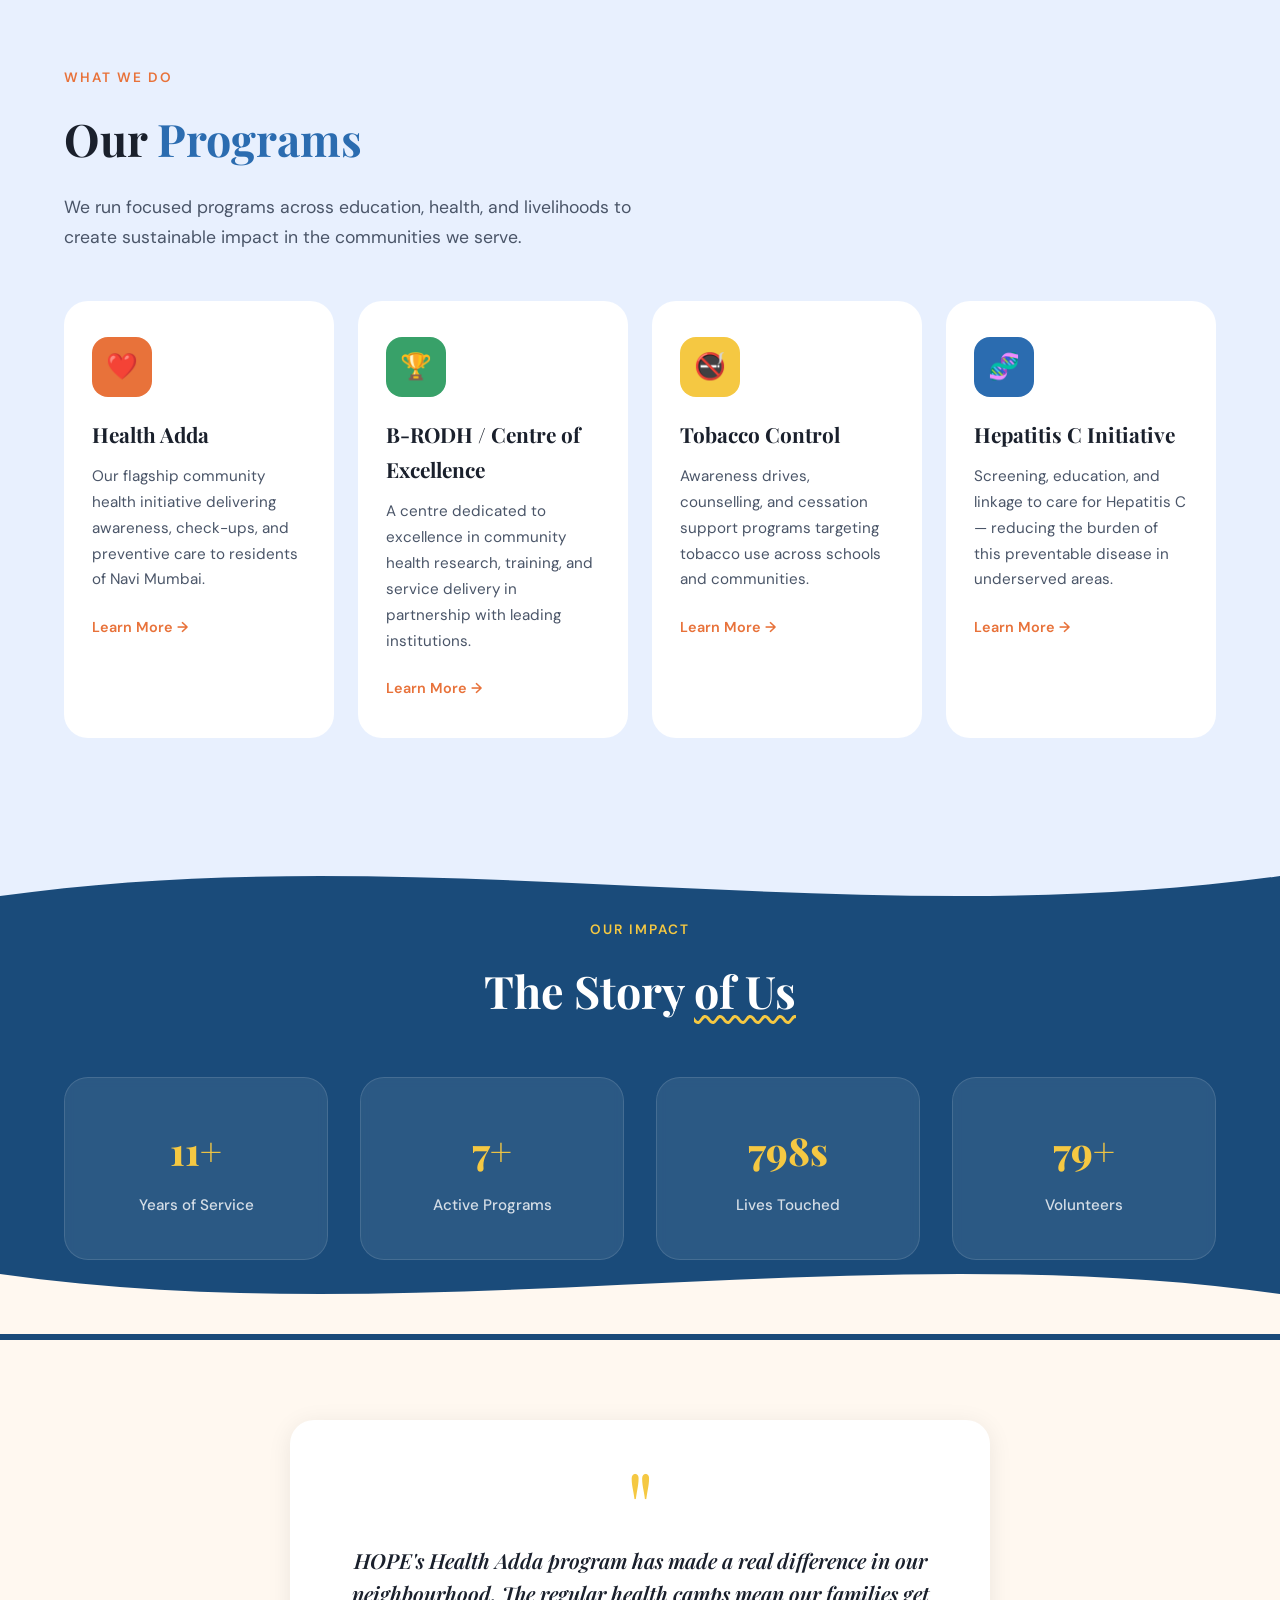
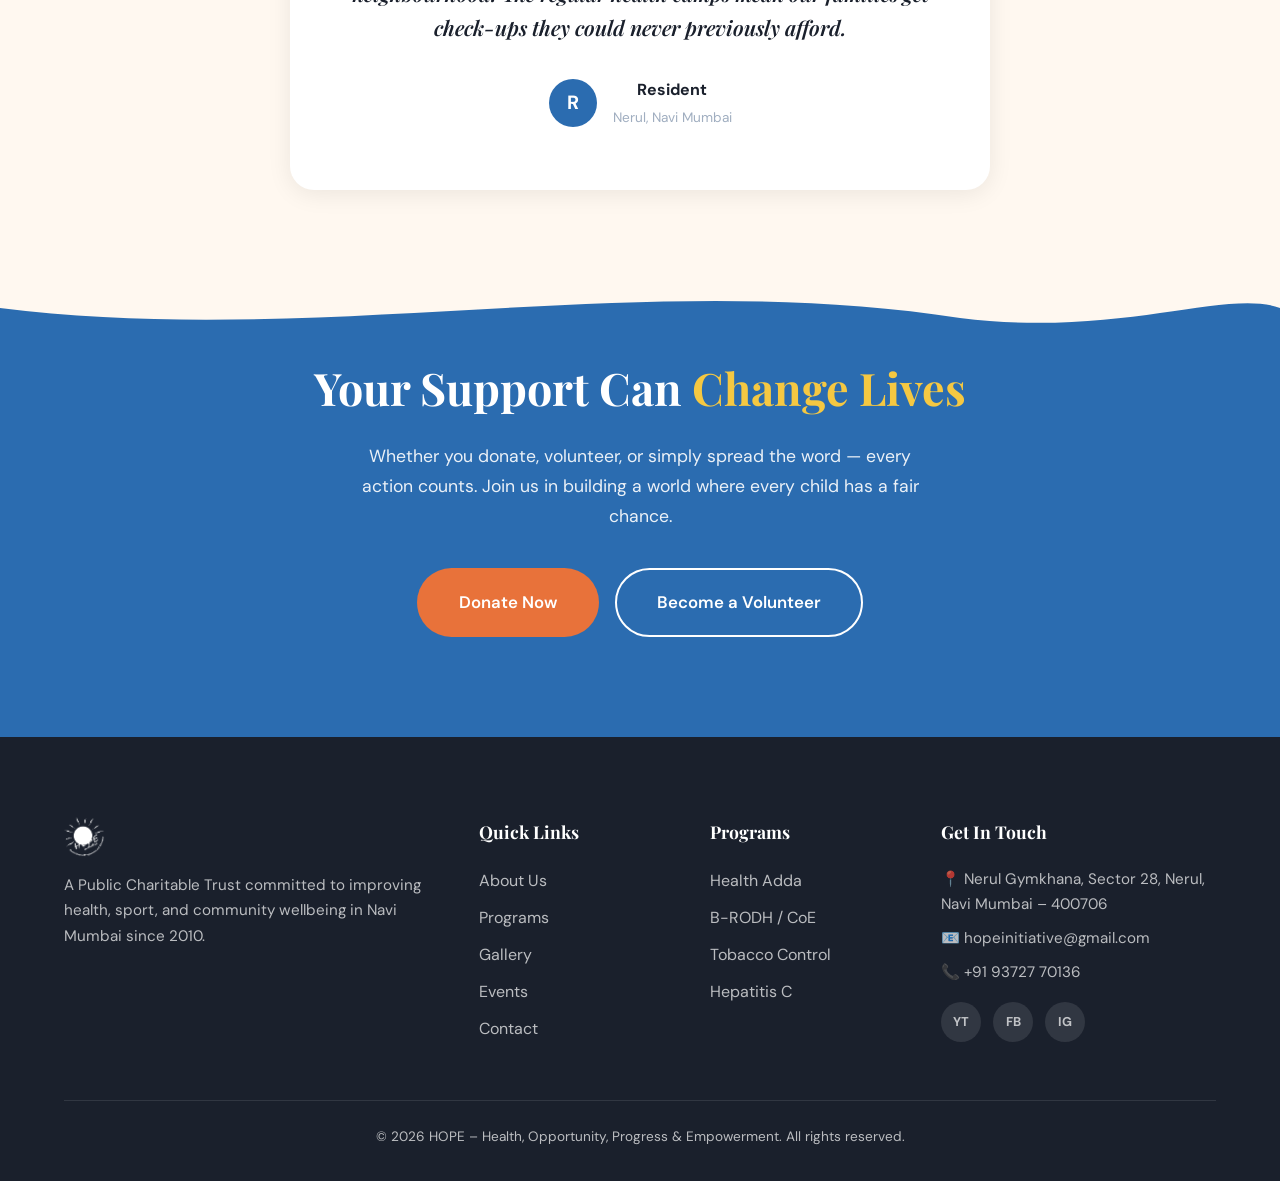
==== commit 8e6f92b6: "align content" ====
--- a/index.html
+++ b/index.html
@@ -3,7 +3,7 @@
 <head>
   <meta charset="UTF-8">
   <meta name="viewport" content="width=device-width, initial-scale=1.0">
-  <title>Hope Foundation — Building Brighter Futures</title>
+  <title>HOPE — Health & Community Initiative, Navi Mumbai</title>
   <link rel="stylesheet" href="css/style.css">
   <link rel="preconnect" href="https://fonts.googleapis.com">
   <link href="https://fonts.googleapis.com/css2?family=Playfair+Display:wght@400;600;700;800&family=DM+Sans:wght@400;500;600;700&display=swap" rel="stylesheet">
@@ -13,8 +13,7 @@
   <nav class="navbar" id="navbar">
     <div class="nav-container">
       <a href="index.html" class="logo">
-        <span class="logo-icon">❤</span>
-        <span class="logo-text">Hope<span class="logo-dot">.</span></span>
+        <img src="images/hope-logo.png" alt="HOPE" class="logo-img">
       </a>
       <ul class="nav-links" id="navLinks">
         <li><a href="index.html" class="active">Home</a></li>
@@ -42,31 +41,31 @@
     </div>
     <div class="hero-container">
       <div class="hero-content">
-        <span class="hero-tag">♡ Together We Rise</span>
-        <h1>We <span class="underline-wavy">break the cycle</span> of poverty, one <span class="highlight">community</span> at a time.</h1>
-        <p>Hope Foundation works across India to uplift vulnerable communities through education, healthcare, and sustainable livelihood programs.</p>
+        <span class="hero-tag">♡ Serving Navi Mumbai Since 2010</span>
+        <h1>Building healthier <span class="underline-wavy">communities</span>, one <span class="highlight">family</span> at a time.</h1>
+        <p>HOPE is a Public Charitable Trust working to improve the health, wellbeing, and quality of life of students, teachers, families, and communities across Navi Mumbai.</p>
         <div class="hero-actions">
           <a href="about.html" class="btn btn-accent">What We Do</a>
           <a href="programs.html" class="btn btn-outline">Our Programs →</a>
         </div>
         <div class="hero-stats">
           <div class="stat">
-            <strong>12,500+</strong>
-            <span>Children Educated</span>
+            <strong>10+</strong>
+            <span>Active Programs</span>
           </div>
           <div class="stat">
-            <strong>85+</strong>
-            <span>Villages Reached</span>
+            <strong>15+</strong>
+            <span>Years of Service</span>
           </div>
           <div class="stat">
-            <strong>200+</strong>
+            <strong>100+</strong>
             <span>Volunteers</span>
           </div>
         </div>
       </div>
       <div class="hero-image">
         <div class="hero-img-wrapper">
-          <img src="https://images.unsplash.com/photo-1488521787991-ed7bbaae773c?w=600&q=80" alt="Children smiling at school">
+          <img src="images/hero-children.jpg" alt="HOPE community health initiative">
           <div class="hero-img-accent"></div>
         </div>
         <div class="hero-floater floater-heart">💛</div>
@@ -87,12 +86,12 @@
       <div class="section-label">About Us</div>
       <div class="mission-grid">
         <div class="mission-text">
-          <h2>We believe that <span class="highlight">every child</span> in our world deserves a chance to thrive.</h2>
-          <p>Hope Foundation was established with a singular vision — to create lasting change in the lives of underserved communities. We work at the grassroots level, partnering with local leaders, schools, and families to deliver programs that truly make a difference.</p>
+          <h2>Our vision is to improve the <span class="highlight">health of every community</span> member we touch.</h2>
+          <p>HOPE is a Public Charitable Trust registered under the Bombay Trust Act. Our Board comprises professionals, government servants, and business leaders committed to social, health, and sports activities in Navi Mumbai. We work through schools, communities, and partner institutions to create lasting change.</p>
           <a href="about.html" class="btn btn-accent">About Us</a>
         </div>
         <div class="mission-image">
-          <img src="https://images.unsplash.com/photo-1509099836639-18ba1795216d?w=500&q=80" alt="Children in classroom">
+          <img src="images/gallery-1.jpg" alt="HOPE field activity">
           <div class="mission-img-blob"></div>
         </div>
       </div>
@@ -112,27 +111,27 @@
       <p class="section-subtitle">We run focused programs across education, health, and livelihoods to create sustainable impact in the communities we serve.</p>
       <div class="programs-grid">
         <div class="program-card">
-          <div class="program-icon" style="background: var(--orange);">📚</div>
-          <h3>Education</h3>
-          <p>Learning centres, scholarships, and digital literacy programs for children who lack access to quality education.</p>
-          <a href="programs.html">Learn More →</a>
-        </div>
-        <div class="program-card">
-          <div class="program-icon" style="background: var(--green);">🏥</div>
-          <h3>Healthcare</h3>
-          <p>Mobile health camps, maternal care, nutrition drives, and mental health awareness in remote areas.</p>
-          <a href="programs.html">Learn More →</a>
-        </div>
-        <div class="program-card">
-          <div class="program-icon" style="background: var(--yellow);">🌾</div>
-          <h3>Livelihoods</h3>
-          <p>Skill training, micro-enterprise support, and self-help groups to empower women and youth economically.</p>
-          <a href="programs.html">Learn More →</a>
-        </div>
-        <div class="program-card">
-          <div class="program-icon" style="background: var(--blue-main);">💧</div>
-          <h3>Clean Water</h3>
-          <p>Borewell installations, water purification units, and sanitation awareness campaigns across villages.</p>
+          <div class="program-icon" style="background: var(--orange);">❤️</div>
+          <h3>Health Adda</h3>
+          <p>Our flagship community health initiative delivering awareness, check-ups, and preventive care to residents of Navi Mumbai.</p>
+          <a href="programs.html">Learn More →</a>
+        </div>
+        <div class="program-card">
+          <div class="program-icon" style="background: var(--green);">🏆</div>
+          <h3>B-RODH / Centre of Excellence</h3>
+          <p>A centre dedicated to excellence in community health research, training, and service delivery in partnership with leading institutions.</p>
+          <a href="programs.html">Learn More →</a>
+        </div>
+        <div class="program-card">
+          <div class="program-icon" style="background: var(--yellow);">🚭</div>
+          <h3>Tobacco Control</h3>
+          <p>Awareness drives, counselling, and cessation support programs targeting tobacco use across schools and communities.</p>
+          <a href="programs.html">Learn More →</a>
+        </div>
+        <div class="program-card">
+          <div class="program-icon" style="background: var(--blue-main);">🧬</div>
+          <h3>Hepatitis C Initiative</h3>
+          <p>Screening, education, and linkage to care for Hepatitis C — reducing the burden of this preventable disease in underserved areas.</p>
           <a href="programs.html">Learn More →</a>
         </div>
       </div>
@@ -151,20 +150,20 @@
       <h2 class="section-title light">The Story <span class="underline-wavy">of Us</span></h2>
       <div class="impact-grid">
         <div class="impact-card">
-          <span class="impact-number">12,500+</span>
-          <span class="impact-label">Children Educated</span>
-        </div>
-        <div class="impact-card">
-          <span class="impact-number">85+</span>
-          <span class="impact-label">Villages Reached</span>
-        </div>
-        <div class="impact-card">
-          <span class="impact-number">₹2.5Cr</span>
-          <span class="impact-label">Funds Deployed</span>
-        </div>
-        <div class="impact-card">
-          <span class="impact-number">40+</span>
-          <span class="impact-label">Partner Orgs</span>
+          <span class="impact-number">15+</span>
+          <span class="impact-label">Years of Service</span>
+        </div>
+        <div class="impact-card">
+          <span class="impact-number">10+</span>
+          <span class="impact-label">Active Programs</span>
+        </div>
+        <div class="impact-card">
+          <span class="impact-number">1000s</span>
+          <span class="impact-label">Lives Touched</span>
+        </div>
+        <div class="impact-card">
+          <span class="impact-number">100+</span>
+          <span class="impact-label">Volunteers</span>
         </div>
       </div>
     </div>
@@ -180,12 +179,12 @@
     <div class="container">
       <div class="testimonial-card">
         <div class="quote-mark">"</div>
-        <blockquote>Hope Foundation gave my daughter something I never had — a chance to dream. She's now the first girl in our village to attend college.</blockquote>
+        <blockquote>HOPE's Health Adda program has made a real difference in our neighbourhood. The regular health camps mean our families get check-ups they could never previously afford.</blockquote>
         <div class="testimonial-author">
-          <div class="author-avatar">S</div>
+          <div class="author-avatar">R</div>
           <div>
-            <strong>Sunita Devi</strong>
-            <span>Parent, Jharkhand</span>
+            <strong>Resident</strong>
+            <span>Nerul, Navi Mumbai</span>
           </div>
         </div>
       </div>
@@ -215,10 +214,9 @@
       <div class="footer-grid">
         <div class="footer-about">
           <a href="index.html" class="logo footer-logo">
-            <span class="logo-icon">❤</span>
-            <span class="logo-text">Hope<span class="logo-dot">.</span></span>
+            <img src="images/hope-logo.png" alt="HOPE" class="logo-img logo-img-footer">
           </a>
-          <p>Building brighter futures for underserved communities across India through education, healthcare, and sustainable development.</p>
+          <p>A Public Charitable Trust committed to improving health, sport, and community wellbeing in Navi Mumbai since 2010.</p>
         </div>
         <div class="footer-links">
           <h4>Quick Links</h4>
@@ -233,27 +231,26 @@
         <div class="footer-links">
           <h4>Programs</h4>
           <ul>
-            <li><a href="programs.html">Education</a></li>
-            <li><a href="programs.html">Healthcare</a></li>
-            <li><a href="programs.html">Livelihoods</a></li>
-            <li><a href="programs.html">Clean Water</a></li>
+            <li><a href="programs.html">Health Adda</a></li>
+            <li><a href="programs.html">B-RODH / CoE</a></li>
+            <li><a href="programs.html">Tobacco Control</a></li>
+            <li><a href="programs.html">Hepatitis C</a></li>
           </ul>
         </div>
         <div class="footer-contact">
           <h4>Get In Touch</h4>
-          <p>📍 New Delhi, India</p>
-          <p>📧 hello@hope.co.in</p>
-          <p>📞 +91 98765 43210</p>
+          <p>📍 Nerul Gymkhana, Sector 28, Nerul, Navi Mumbai – 400706</p>
+          <p>📧 hopeinitiative@gmail.com</p>
+          <p>📞 +91 93727 70136</p>
           <div class="social-links">
+            <a href="https://www.youtube.com/hopeinitiative" aria-label="YouTube" target="_blank">YT</a>
             <a href="#" aria-label="Facebook">FB</a>
             <a href="#" aria-label="Instagram">IG</a>
-            <a href="#" aria-label="Twitter">TW</a>
-            <a href="#" aria-label="LinkedIn">LI</a>
           </div>
         </div>
       </div>
       <div class="footer-bottom">
-        <p>&copy; 2026 Hope Foundation. All rights reserved.</p>
+        <p>&copy; 2026 HOPE – Health, Opportunity, Progress &amp; Empowerment. All rights reserved.</p>
       </div>
     </div>
   </footer>
--- a/css/style.css
+++ b/css/style.css
@@ -1,6 +1,6 @@
 /* ============================================
-   HOPE FOUNDATION — Watumull-inspired Design
-   Playful blue, warm accents, wavy shapes
+   HOPE — Health, Opportunity, Progress & Empowerment
+   Watumull-inspired Design — Navi Mumbai
    ============================================ */
 
 /* --- VARIABLES --- */
@@ -183,6 +183,16 @@
   font-size: 1.4rem;
   filter: none;
   color: var(--red-soft);
+}
+.logo-img {
+  height: 48px;
+  width: auto;
+  border-radius: 0;
+  object-fit: contain;
+}
+.logo-img-footer {
+  filter: brightness(0) invert(1);
+  height: 40px;
 }
 .logo-text { color: var(--blue-dark); }
 .logo-dot { color: var(--orange); }
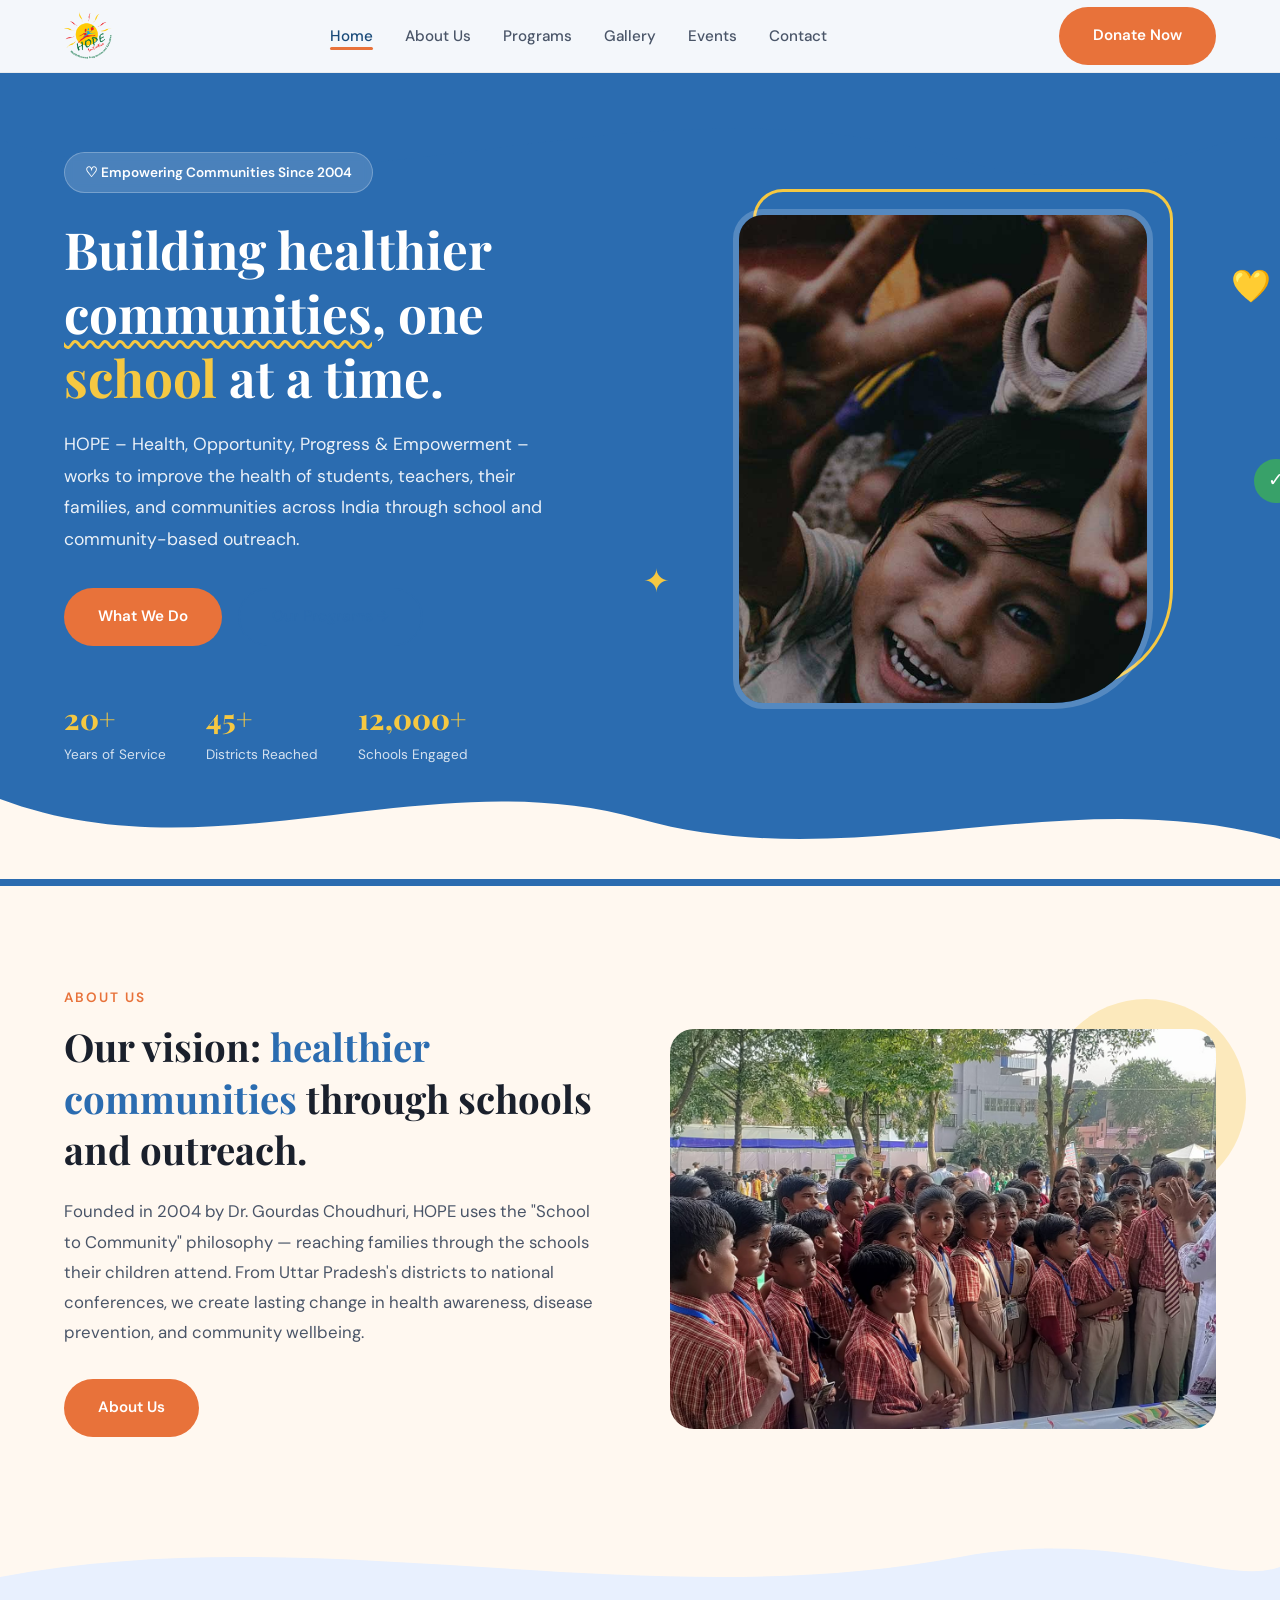
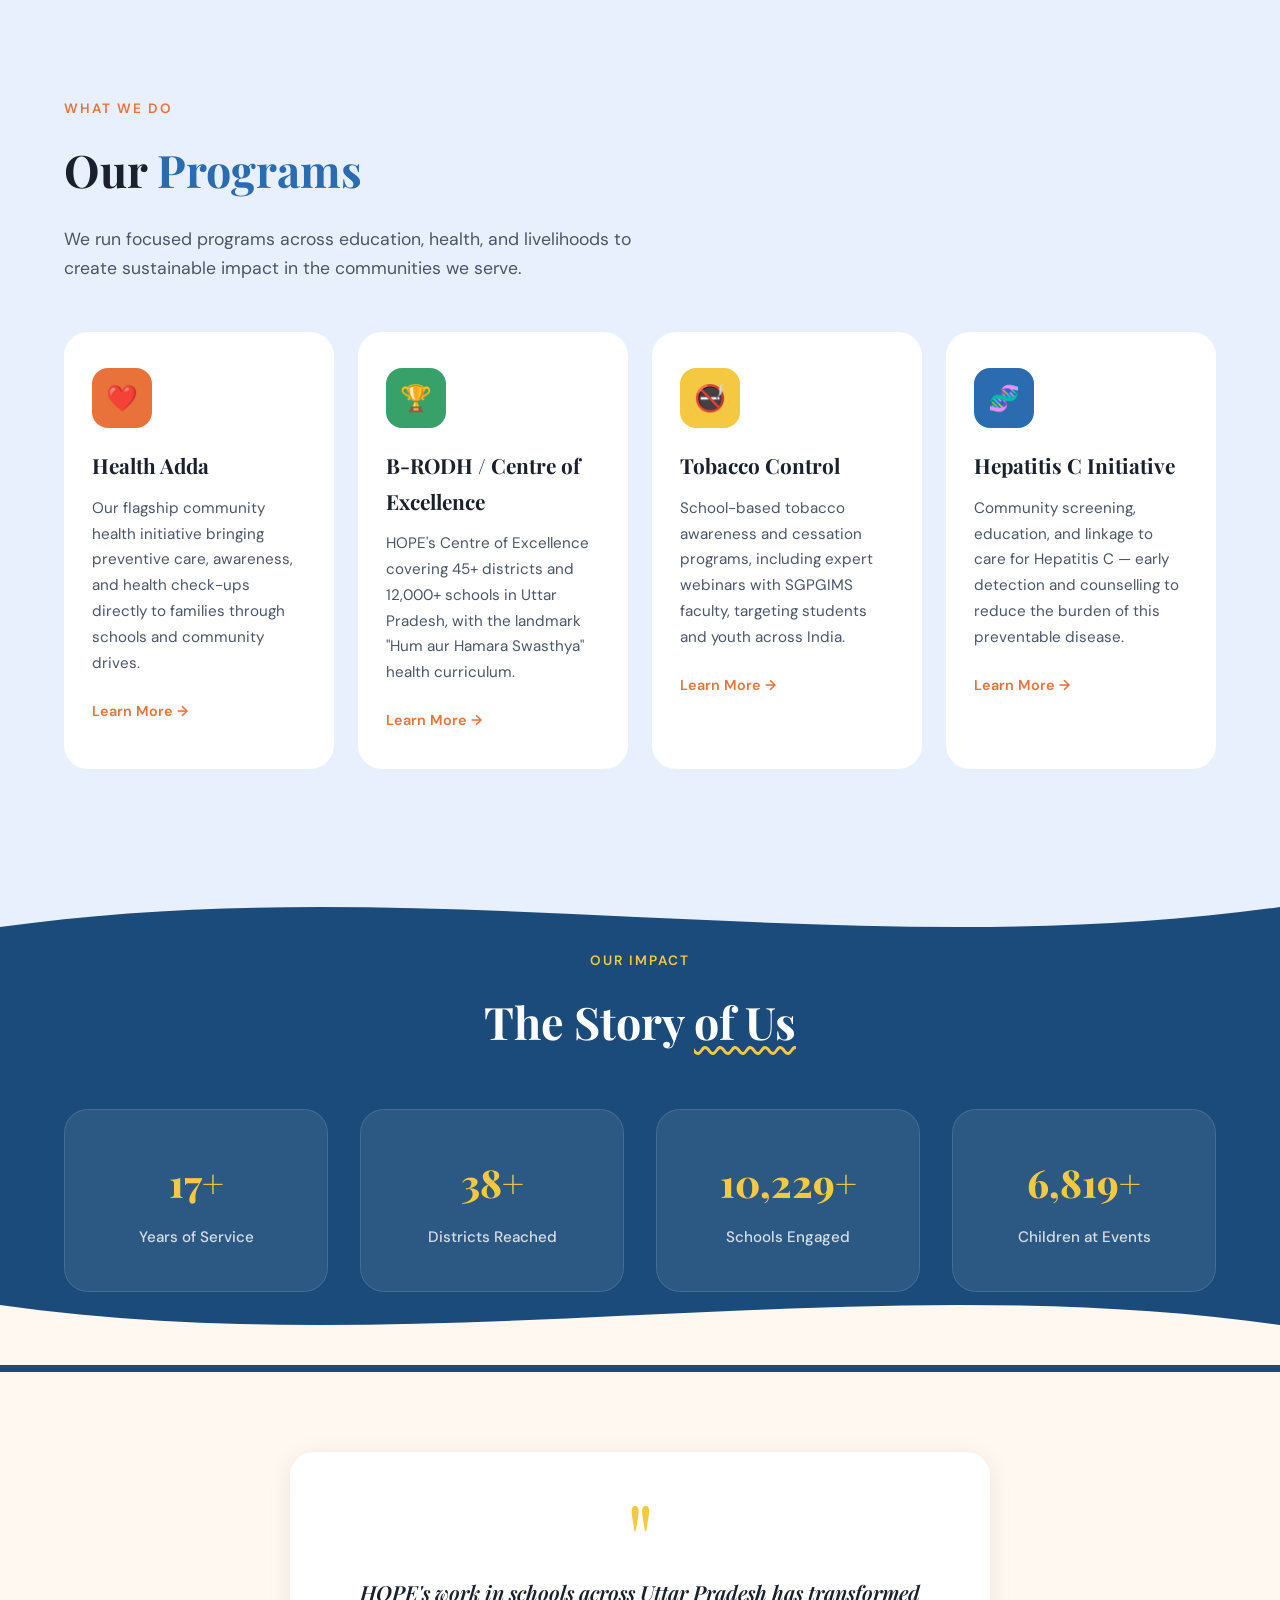
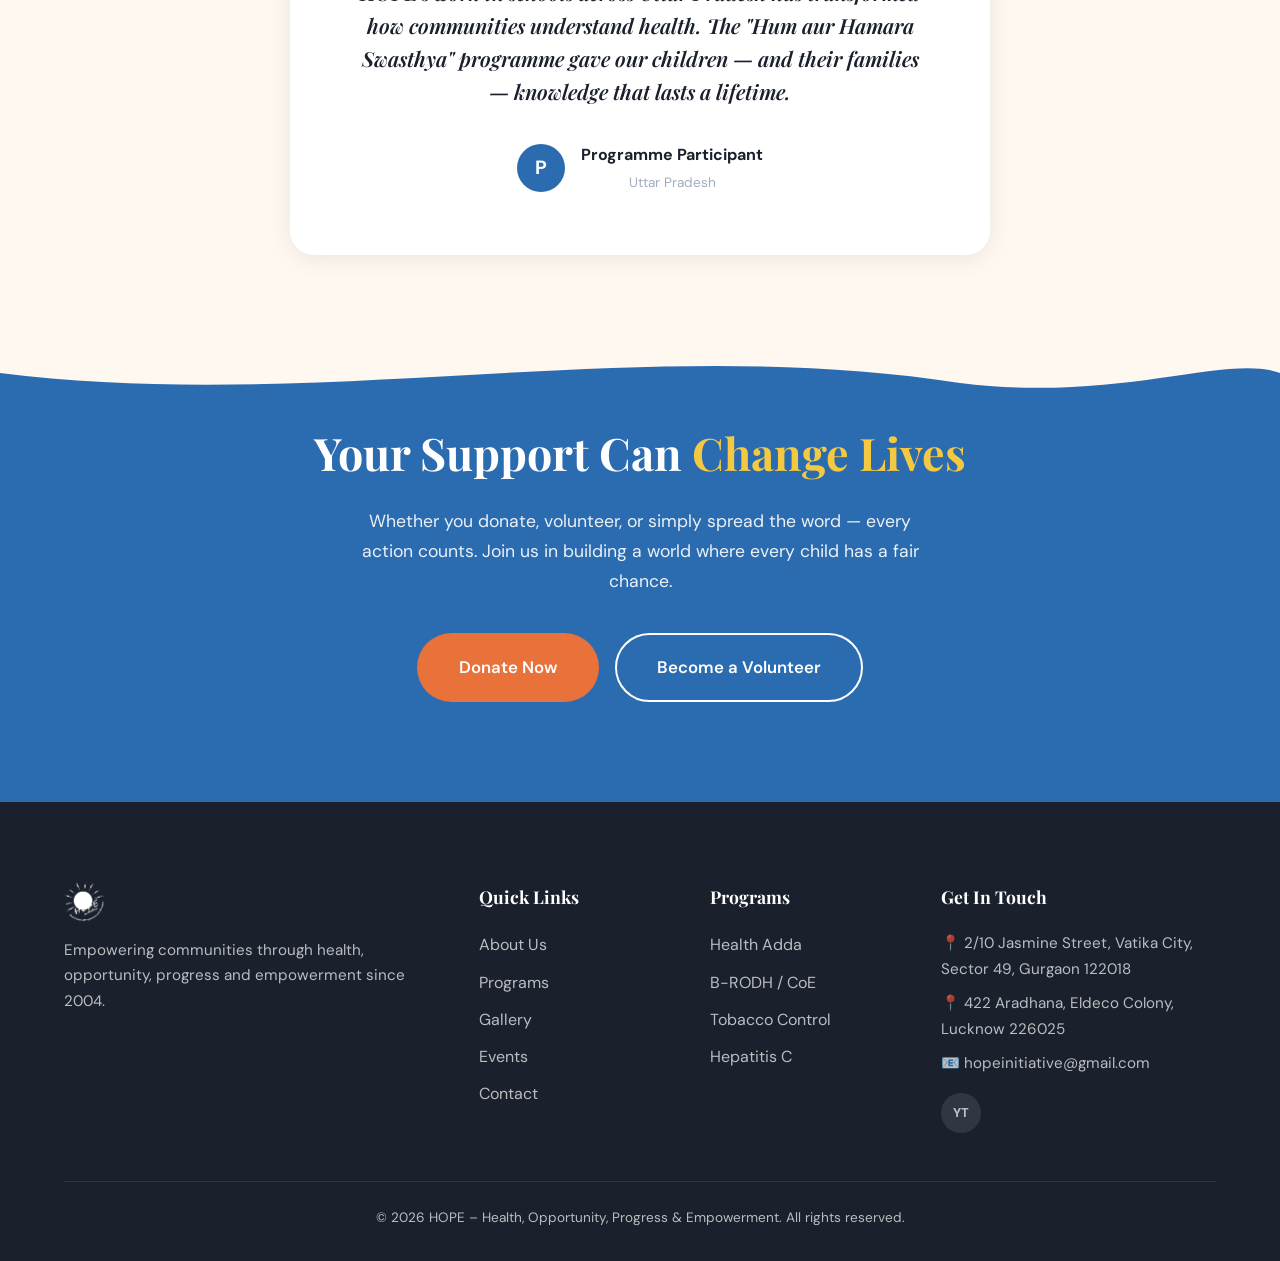
==== commit 6ac32787: "real content" ====
--- a/index.html
+++ b/index.html
@@ -3,7 +3,7 @@
 <head>
   <meta charset="UTF-8">
   <meta name="viewport" content="width=device-width, initial-scale=1.0">
-  <title>HOPE — Health & Community Initiative, Navi Mumbai</title>
+  <title>HOPE — Health, Opportunity, Progress &amp; Empowerment</title>
   <link rel="stylesheet" href="css/style.css">
   <link rel="preconnect" href="https://fonts.googleapis.com">
   <link href="https://fonts.googleapis.com/css2?family=Playfair+Display:wght@400;600;700;800&family=DM+Sans:wght@400;500;600;700&display=swap" rel="stylesheet">
@@ -41,25 +41,25 @@
     </div>
     <div class="hero-container">
       <div class="hero-content">
-        <span class="hero-tag">♡ Serving Navi Mumbai Since 2010</span>
-        <h1>Building healthier <span class="underline-wavy">communities</span>, one <span class="highlight">family</span> at a time.</h1>
-        <p>HOPE is a Public Charitable Trust working to improve the health, wellbeing, and quality of life of students, teachers, families, and communities across Navi Mumbai.</p>
+        <span class="hero-tag">♡ Empowering Communities Since 2004</span>
+        <h1>Building healthier <span class="underline-wavy">communities</span>, one <span class="highlight">school</span> at a time.</h1>
+        <p>HOPE – Health, Opportunity, Progress &amp; Empowerment – works to improve the health of students, teachers, their families, and communities across India through school and community-based outreach.</p>
         <div class="hero-actions">
           <a href="about.html" class="btn btn-accent">What We Do</a>
           <a href="programs.html" class="btn btn-outline">Our Programs →</a>
         </div>
         <div class="hero-stats">
           <div class="stat">
-            <strong>10+</strong>
-            <span>Active Programs</span>
+            <strong>20+</strong>
+            <span>Years of Service</span>
           </div>
           <div class="stat">
-            <strong>15+</strong>
-            <span>Years of Service</span>
+            <strong>45+</strong>
+            <span>Districts Reached</span>
           </div>
           <div class="stat">
-            <strong>100+</strong>
-            <span>Volunteers</span>
+            <strong>12,000+</strong>
+            <span>Schools Engaged</span>
           </div>
         </div>
       </div>
@@ -86,8 +86,8 @@
       <div class="section-label">About Us</div>
       <div class="mission-grid">
         <div class="mission-text">
-          <h2>Our vision is to improve the <span class="highlight">health of every community</span> member we touch.</h2>
-          <p>HOPE is a Public Charitable Trust registered under the Bombay Trust Act. Our Board comprises professionals, government servants, and business leaders committed to social, health, and sports activities in Navi Mumbai. We work through schools, communities, and partner institutions to create lasting change.</p>
+          <h2>Our vision: <span class="highlight">healthier communities</span> through schools and outreach.</h2>
+          <p>Founded in 2004 by Dr. Gourdas Choudhuri, HOPE uses the "School to Community" philosophy — reaching families through the schools their children attend. From Uttar Pradesh's districts to national conferences, we create lasting change in health awareness, disease prevention, and community wellbeing.</p>
           <a href="about.html" class="btn btn-accent">About Us</a>
         </div>
         <div class="mission-image">
@@ -113,25 +113,25 @@
         <div class="program-card">
           <div class="program-icon" style="background: var(--orange);">❤️</div>
           <h3>Health Adda</h3>
-          <p>Our flagship community health initiative delivering awareness, check-ups, and preventive care to residents of Navi Mumbai.</p>
+          <p>Our flagship community health initiative bringing preventive care, awareness, and health check-ups directly to families through schools and community drives.</p>
           <a href="programs.html">Learn More →</a>
         </div>
         <div class="program-card">
           <div class="program-icon" style="background: var(--green);">🏆</div>
           <h3>B-RODH / Centre of Excellence</h3>
-          <p>A centre dedicated to excellence in community health research, training, and service delivery in partnership with leading institutions.</p>
+          <p>HOPE's Centre of Excellence covering 45+ districts and 12,000+ schools in Uttar Pradesh, with the landmark "Hum aur Hamara Swasthya" health curriculum.</p>
           <a href="programs.html">Learn More →</a>
         </div>
         <div class="program-card">
           <div class="program-icon" style="background: var(--yellow);">🚭</div>
           <h3>Tobacco Control</h3>
-          <p>Awareness drives, counselling, and cessation support programs targeting tobacco use across schools and communities.</p>
+          <p>School-based tobacco awareness and cessation programs, including expert webinars with SGPGIMS faculty, targeting students and youth across India.</p>
           <a href="programs.html">Learn More →</a>
         </div>
         <div class="program-card">
           <div class="program-icon" style="background: var(--blue-main);">🧬</div>
           <h3>Hepatitis C Initiative</h3>
-          <p>Screening, education, and linkage to care for Hepatitis C — reducing the burden of this preventable disease in underserved areas.</p>
+          <p>Community screening, education, and linkage to care for Hepatitis C — early detection and counselling to reduce the burden of this preventable disease.</p>
           <a href="programs.html">Learn More →</a>
         </div>
       </div>
@@ -150,20 +150,20 @@
       <h2 class="section-title light">The Story <span class="underline-wavy">of Us</span></h2>
       <div class="impact-grid">
         <div class="impact-card">
-          <span class="impact-number">15+</span>
+          <span class="impact-number">20+</span>
           <span class="impact-label">Years of Service</span>
         </div>
         <div class="impact-card">
-          <span class="impact-number">10+</span>
-          <span class="impact-label">Active Programs</span>
-        </div>
-        <div class="impact-card">
-          <span class="impact-number">1000s</span>
-          <span class="impact-label">Lives Touched</span>
-        </div>
-        <div class="impact-card">
-          <span class="impact-number">100+</span>
-          <span class="impact-label">Volunteers</span>
+          <span class="impact-number">45+</span>
+          <span class="impact-label">Districts Reached</span>
+        </div>
+        <div class="impact-card">
+          <span class="impact-number">12,000+</span>
+          <span class="impact-label">Schools Engaged</span>
+        </div>
+        <div class="impact-card">
+          <span class="impact-number">8,000+</span>
+          <span class="impact-label">Children at Events</span>
         </div>
       </div>
     </div>
@@ -179,12 +179,12 @@
     <div class="container">
       <div class="testimonial-card">
         <div class="quote-mark">"</div>
-        <blockquote>HOPE's Health Adda program has made a real difference in our neighbourhood. The regular health camps mean our families get check-ups they could never previously afford.</blockquote>
+        <blockquote>HOPE's work in schools across Uttar Pradesh has transformed how communities understand health. The "Hum aur Hamara Swasthya" programme gave our children — and their families — knowledge that lasts a lifetime.</blockquote>
         <div class="testimonial-author">
-          <div class="author-avatar">R</div>
+          <div class="author-avatar">P</div>
           <div>
-            <strong>Resident</strong>
-            <span>Nerul, Navi Mumbai</span>
+            <strong>Programme Participant</strong>
+            <span>Uttar Pradesh</span>
           </div>
         </div>
       </div>
@@ -216,7 +216,7 @@
           <a href="index.html" class="logo footer-logo">
             <img src="images/hope-logo.png" alt="HOPE" class="logo-img logo-img-footer">
           </a>
-          <p>A Public Charitable Trust committed to improving health, sport, and community wellbeing in Navi Mumbai since 2010.</p>
+          <p>Empowering communities through health, opportunity, progress and empowerment since 2004.</p>
         </div>
         <div class="footer-links">
           <h4>Quick Links</h4>
@@ -239,13 +239,11 @@
         </div>
         <div class="footer-contact">
           <h4>Get In Touch</h4>
-          <p>📍 Nerul Gymkhana, Sector 28, Nerul, Navi Mumbai – 400706</p>
+          <p>📍 2/10 Jasmine Street, Vatika City, Sector 49, Gurgaon 122018</p>
+          <p>📍 422 Aradhana, Eldeco Colony, Lucknow 226025</p>
           <p>📧 hopeinitiative@gmail.com</p>
-          <p>📞 +91 93727 70136</p>
           <div class="social-links">
-            <a href="https://www.youtube.com/hopeinitiative" aria-label="YouTube" target="_blank">YT</a>
-            <a href="#" aria-label="Facebook">FB</a>
-            <a href="#" aria-label="Instagram">IG</a>
+            <a href="https://www.youtube.com/@hopeinitiative5345" aria-label="YouTube" target="_blank">YT</a>
           </div>
         </div>
       </div>
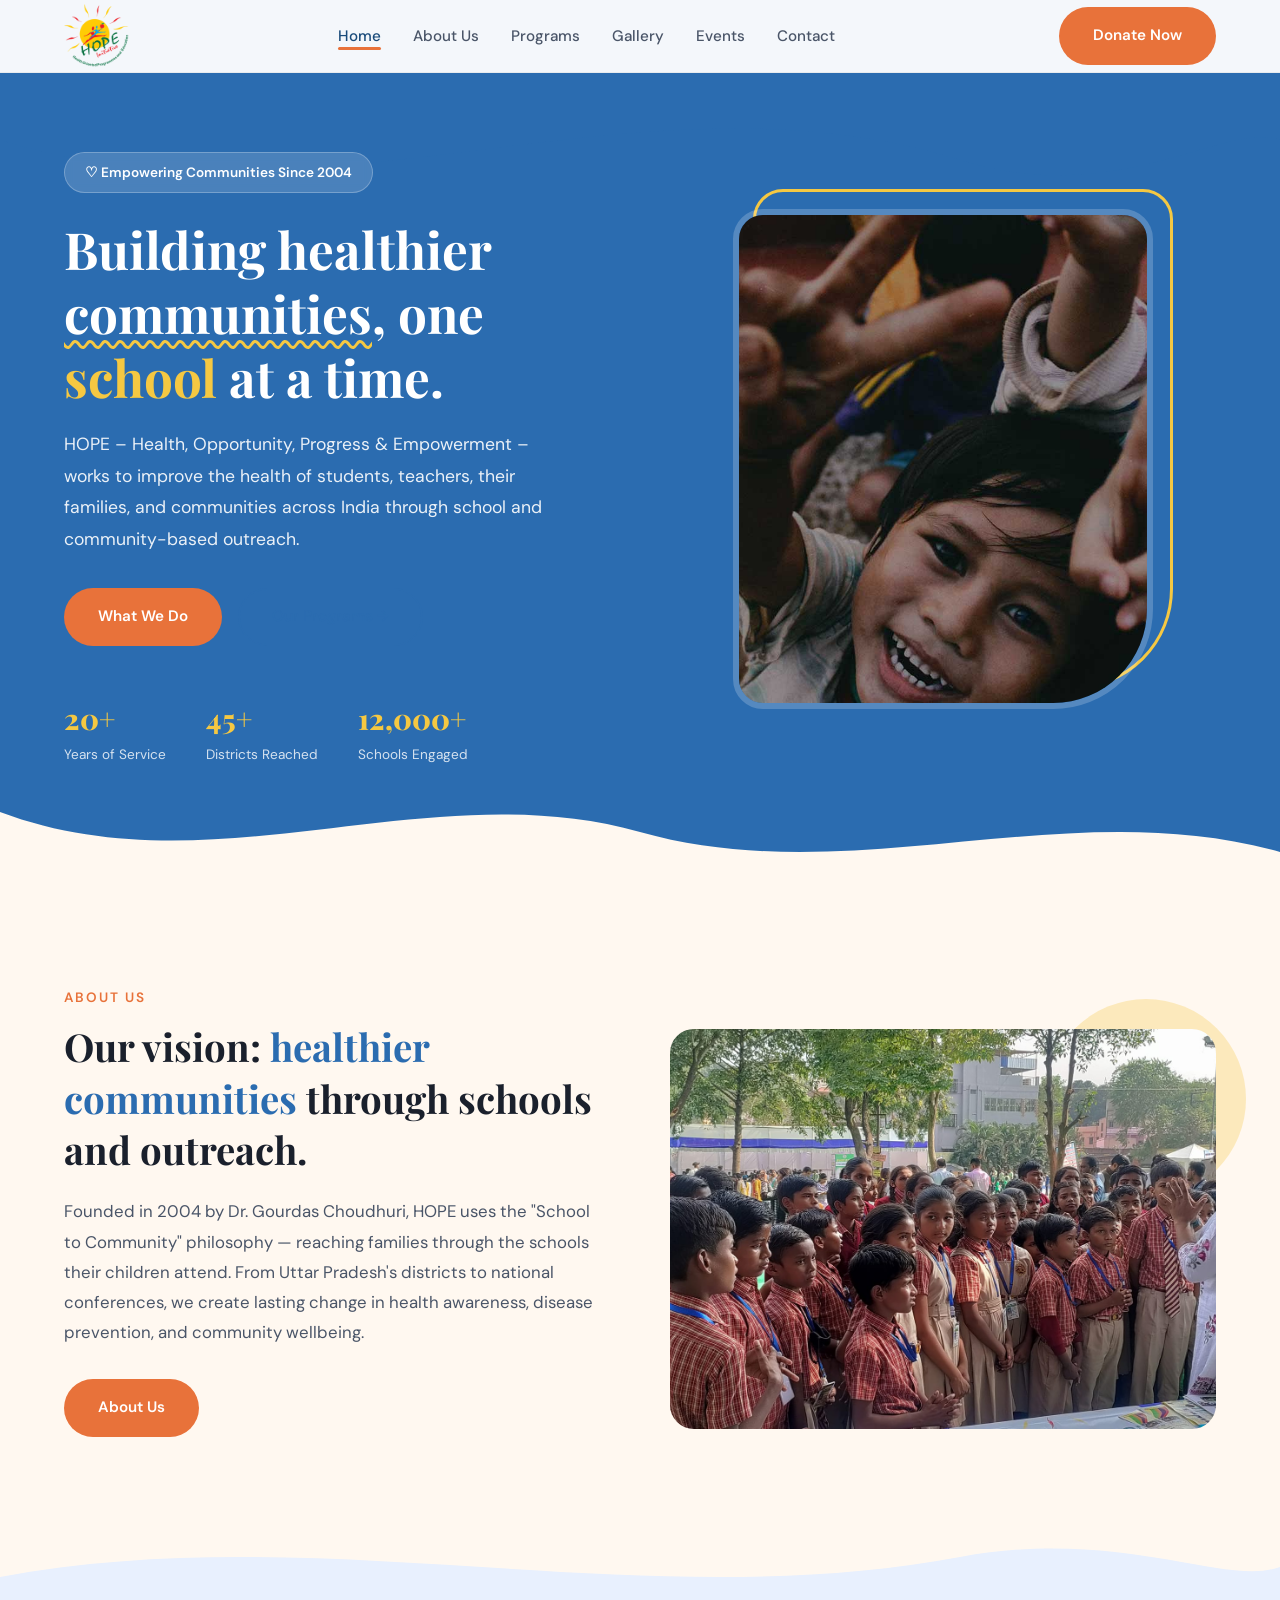
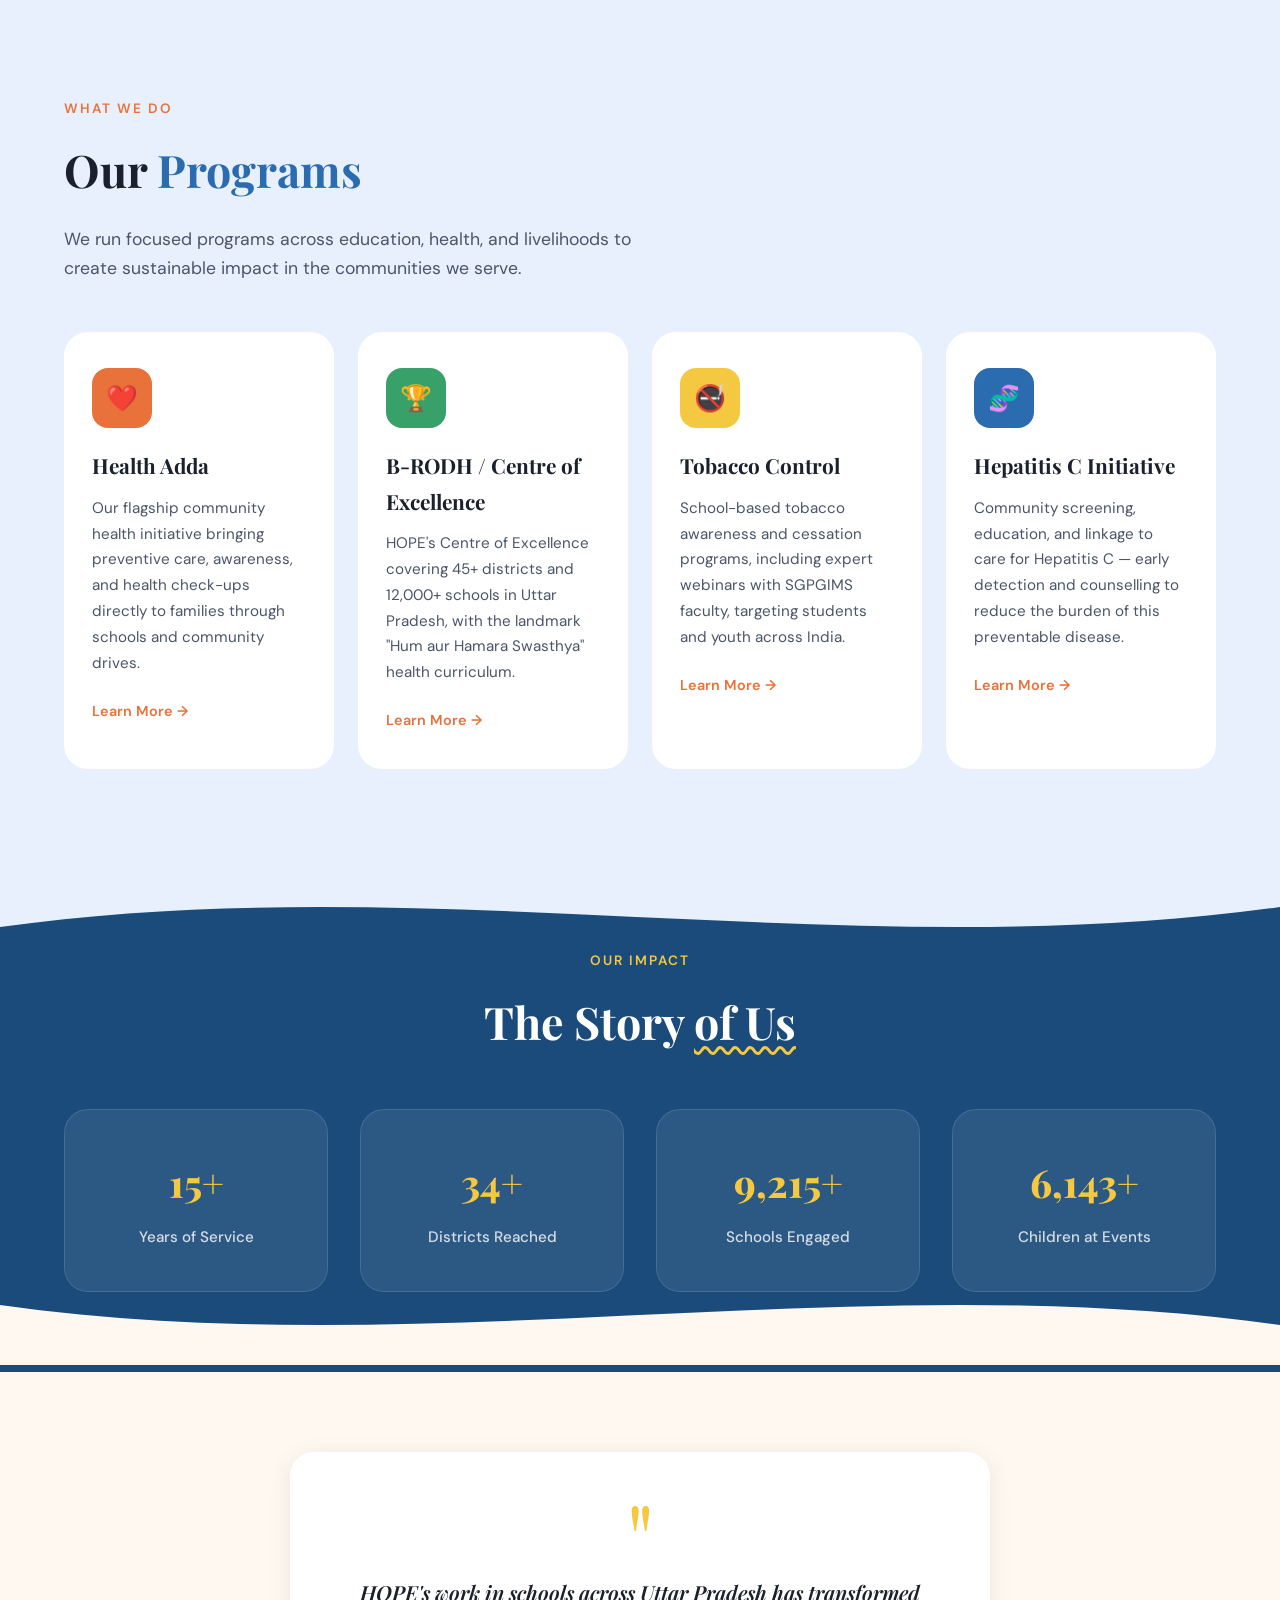
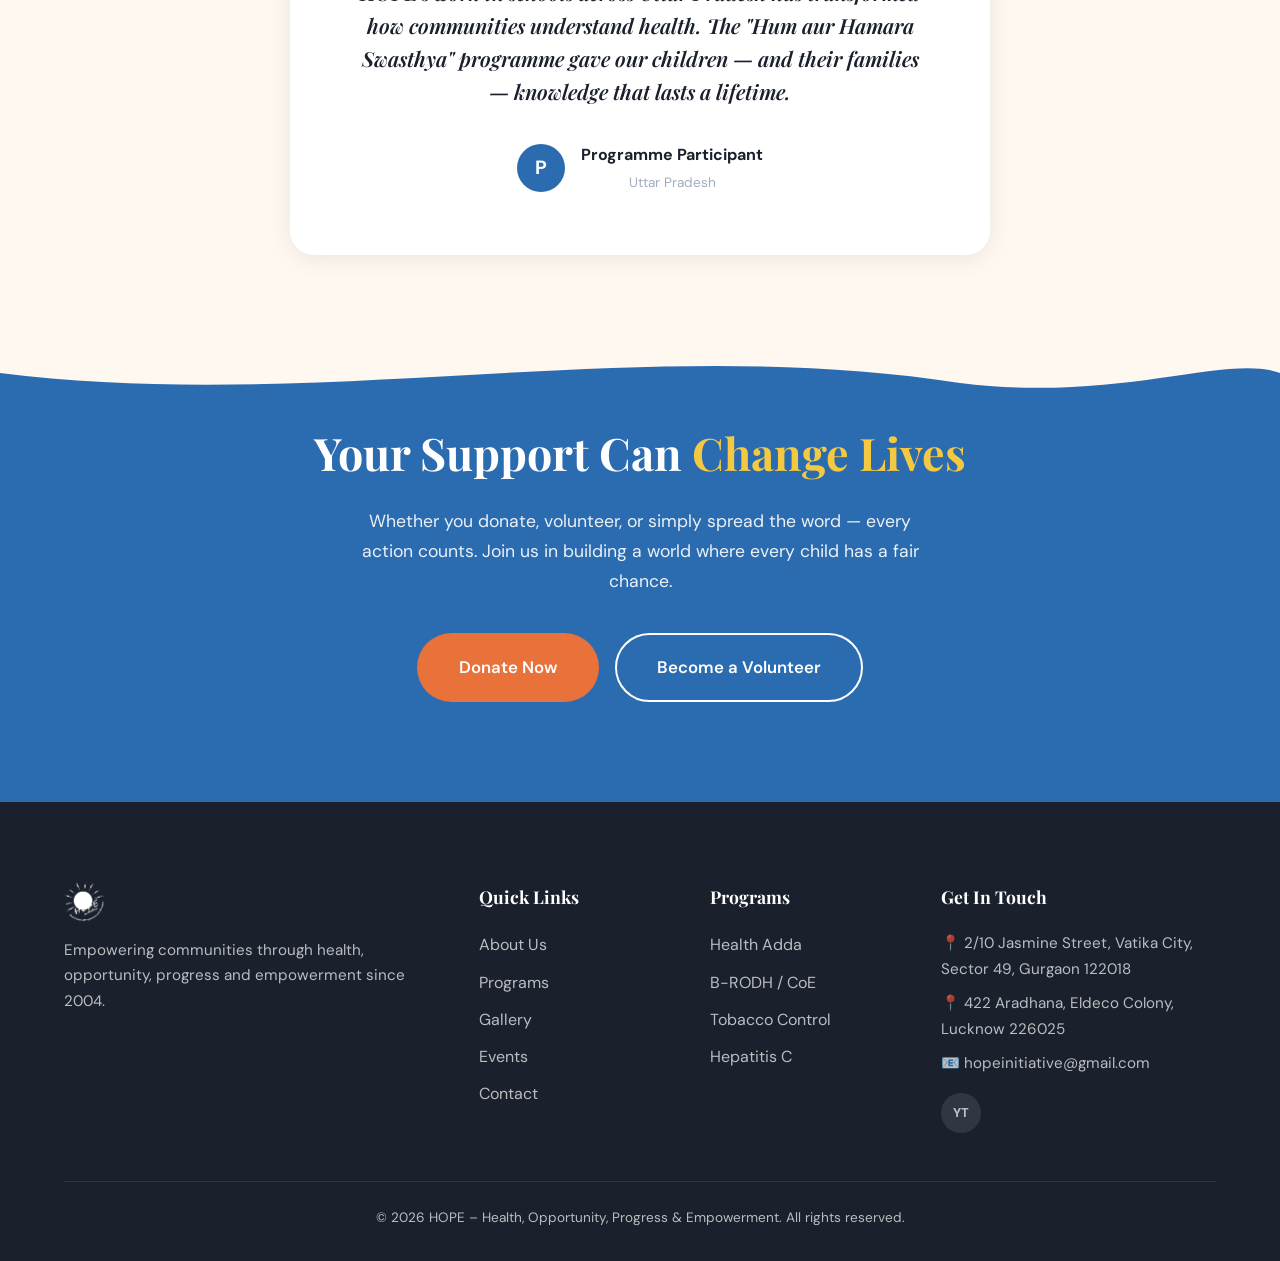
==== commit 1cf0943e: "updates" ====
--- a/index.html
+++ b/index.html
@@ -68,9 +68,6 @@
           <img src="images/hero-children.jpg" alt="HOPE community health initiative">
           <div class="hero-img-accent"></div>
         </div>
-        <div class="hero-floater floater-heart">💛</div>
-        <div class="hero-floater floater-star">✦</div>
-        <div class="hero-floater floater-check">✓</div>
       </div>
     </div>
     <div class="hero-wave-bottom">
--- a/css/style.css
+++ b/css/style.css
@@ -185,7 +185,7 @@
   color: var(--red-soft);
 }
 .logo-img {
-  height: 48px;
+  height: 64px;
   width: auto;
   border-radius: 0;
   object-fit: contain;
@@ -250,7 +250,6 @@
   position: relative;
   background: var(--blue-main);
   padding-top: 72px;
-  overflow: hidden;
   min-height: 90vh;
   display: flex;
   flex-direction: column;
@@ -391,11 +390,12 @@
 }
 .hero-wave-bottom {
   position: absolute;
-  bottom: -2px;
+  bottom: -6px;
   left: 0;
   right: 0;
-}
-.hero-wave-bottom svg { width: 100%; height: 120px; }
+  z-index: 1;
+}
+.hero-wave-bottom svg { width: 100%; height: 120px; display: block; }
 
 /* =====================
    MISSION
@@ -739,7 +739,7 @@
   text-align: center;
   color: var(--white);
   position: relative;
-  overflow: hidden;
+  /* no overflow:hidden — lets the wave overlap cleanly into next section */
 }
 .page-header h1 {
   font-family: var(--font-display);
@@ -761,11 +761,12 @@
 .page-header .breadcrumb a { color: var(--yellow); }
 .page-header-wave {
   position: absolute;
-  bottom: -2px;
+  bottom: -6px;
   left: 0;
   right: 0;
-}
-.page-header-wave svg { width: 100%; height: 80px; }
+  z-index: 1;
+}
+.page-header-wave svg { width: 100%; height: 80px; display: block; }
 
 /* =====================
    ABOUT PAGE
@@ -946,6 +947,7 @@
 }
 .gallery-item:nth-child(1) { grid-row: span 2; }
 .gallery-item:nth-child(1) img { height: 100%; }
+.gallery-item:last-child:nth-child(3n+1) { grid-column: 2 / 3; }
 .gallery-overlay {
   position: absolute;
   inset: 0;
@@ -1131,7 +1133,13 @@
   .team-grid { grid-template-columns: repeat(2, 1fr); }
 }
 @media (max-width: 768px) {
-  .nav-links, .nav-donate { display: none; }
+  .nav-links { display: none; }
+  /* Always show Donate on mobile next to hamburger */
+  .nav-donate {
+    display: flex !important;
+    padding: 10px 18px;
+    font-size: 0.82rem;
+  }
   .hamburger { display: flex; }
   .nav-links.open {
     display: flex;
@@ -1144,6 +1152,7 @@
     padding: 24px;
     gap: 16px;
     box-shadow: var(--shadow);
+    z-index: 999;
   }
   .hero-container {
     grid-template-columns: 1fr;
@@ -1151,7 +1160,8 @@
     text-align: center;
   }
   .hero-image { display: none; }
-  .hero-stats { justify-content: center; gap: 24px; }
+  .hero-stats { justify-content: center; gap: 16px; flex-wrap: wrap; }
+  .stat strong { font-size: 1.5rem; }
   .hero-actions { justify-content: center; }
   .mission-grid { grid-template-columns: 1fr; }
   .about-grid { grid-template-columns: 1fr; }
@@ -1163,9 +1173,16 @@
   .gallery-grid { grid-template-columns: 1fr 1fr; }
   .gallery-item:nth-child(1) { grid-row: span 1; }
   .contact-grid { grid-template-columns: 1fr; }
+  .contact-form { padding: 28px 20px; }
+  .form-row { grid-template-columns: 1fr; }
   .footer-grid { grid-template-columns: 1fr; }
   .team-grid { grid-template-columns: 1fr; }
   .event-card { grid-template-columns: 1fr; text-align: center; }
+  .event-card { align-items: flex-start; }
   .values-grid { grid-template-columns: 1fr; }
+  .team-section [style*="repeat(3"] { grid-template-columns: repeat(2, 1fr) !important; }
   .testimonial-card { padding: 36px 24px; }
-}
+  .page-header { padding: 110px 0 70px; }
+  .cta-actions { flex-direction: column; align-items: center; }
+  .btn-lg { padding: 16px 32px; width: 100%; justify-content: center; max-width: 300px; }
+}
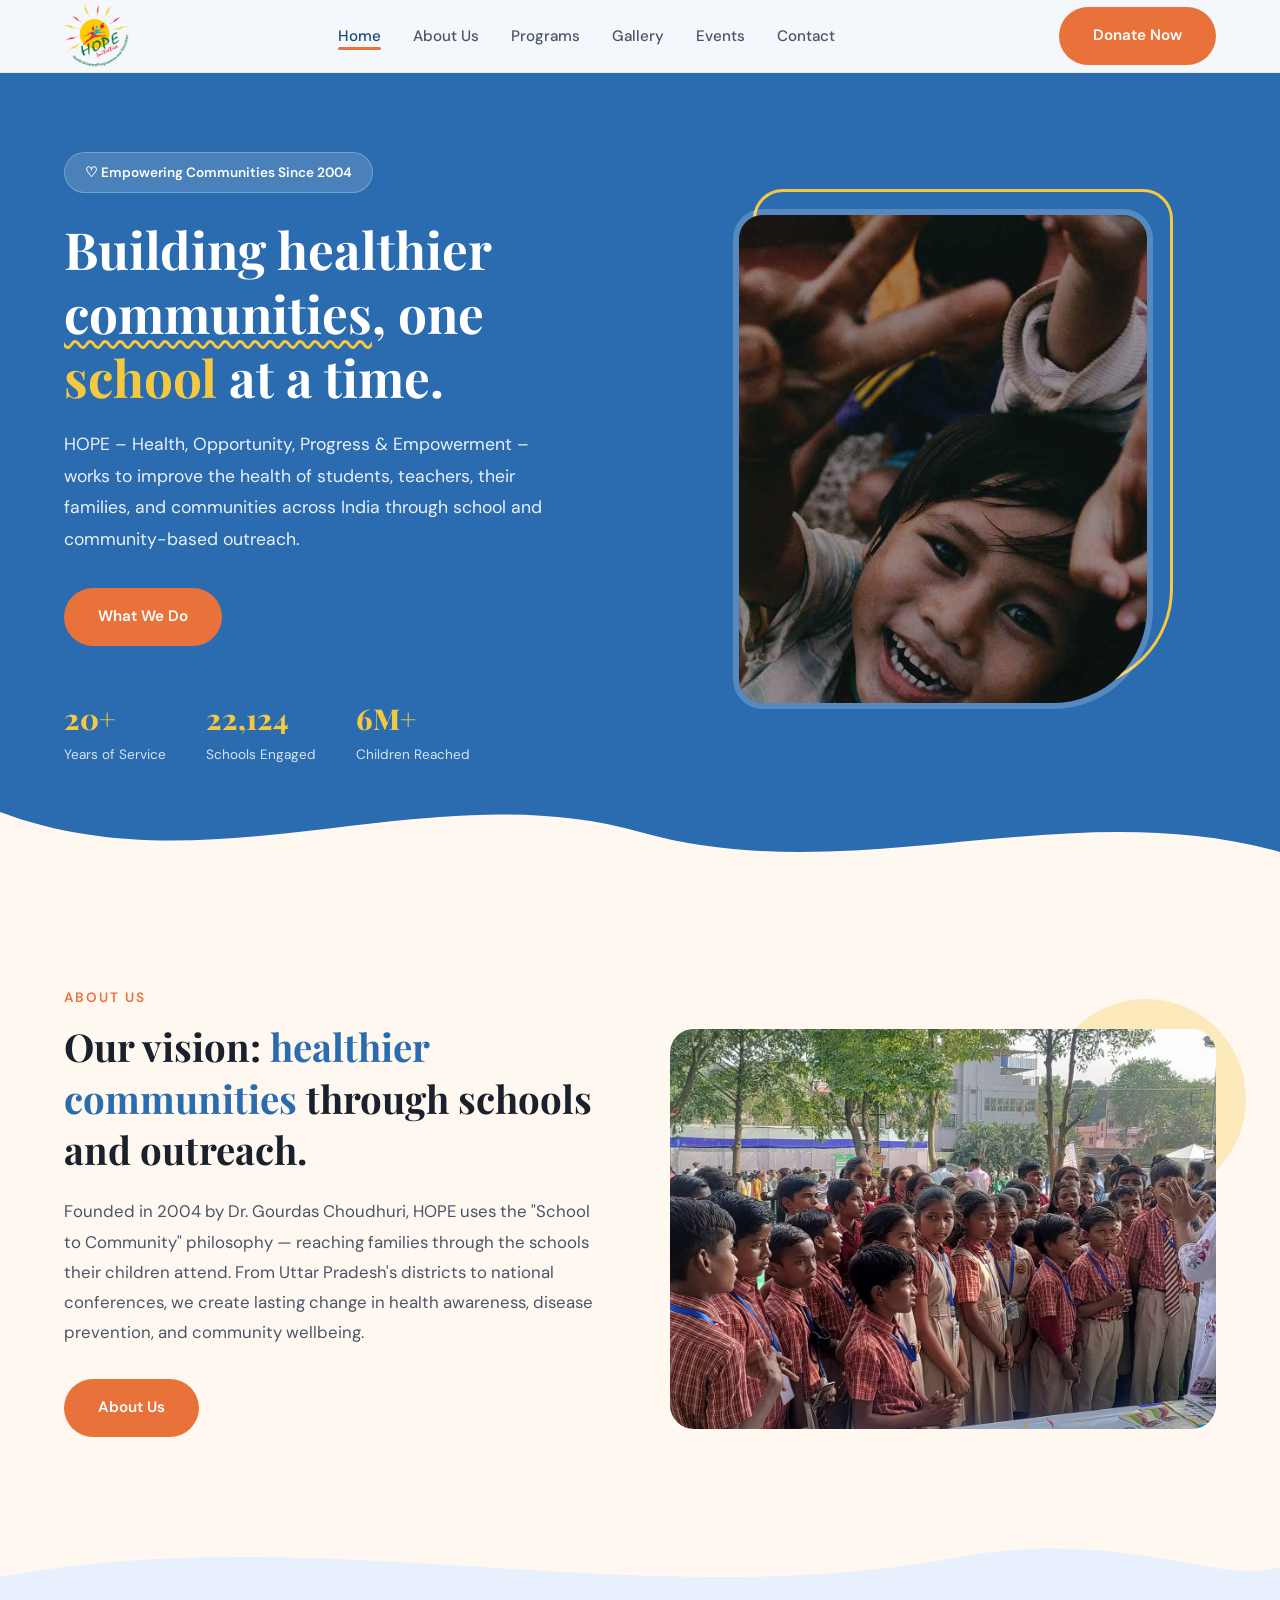
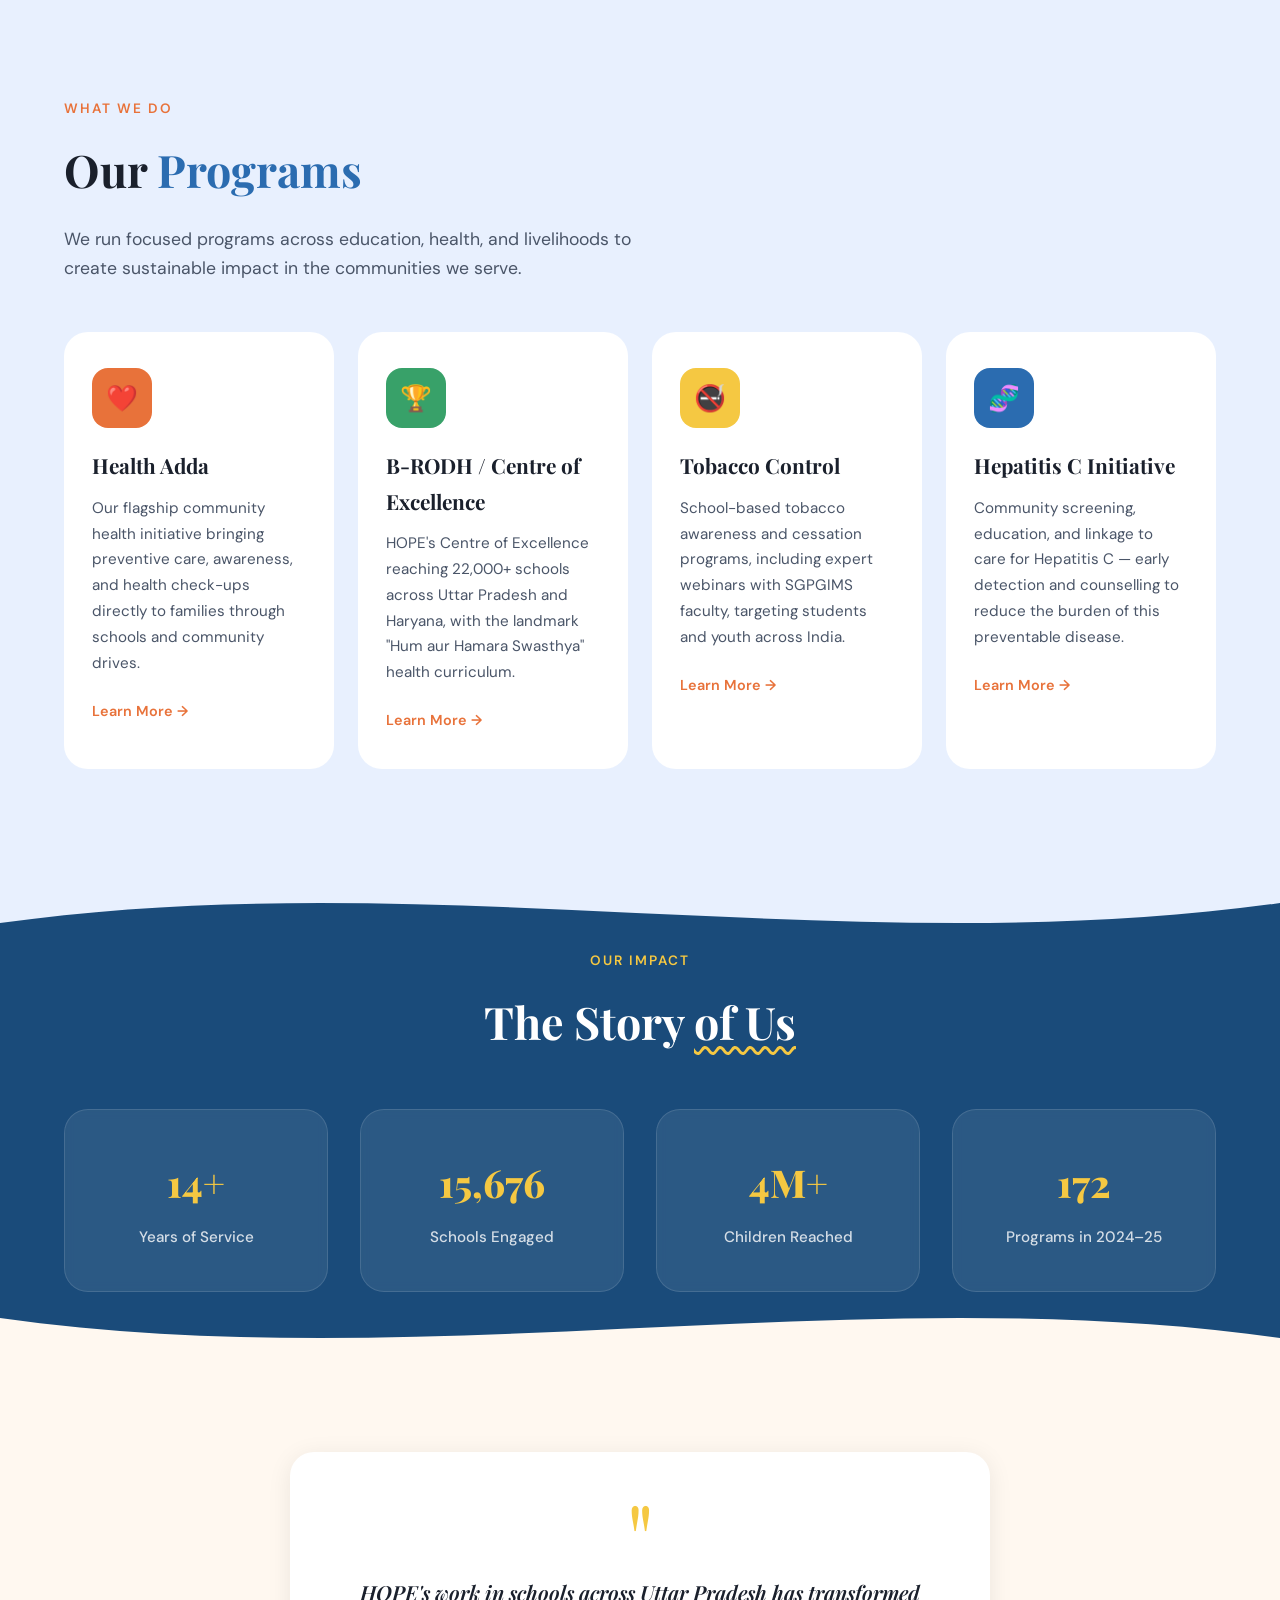
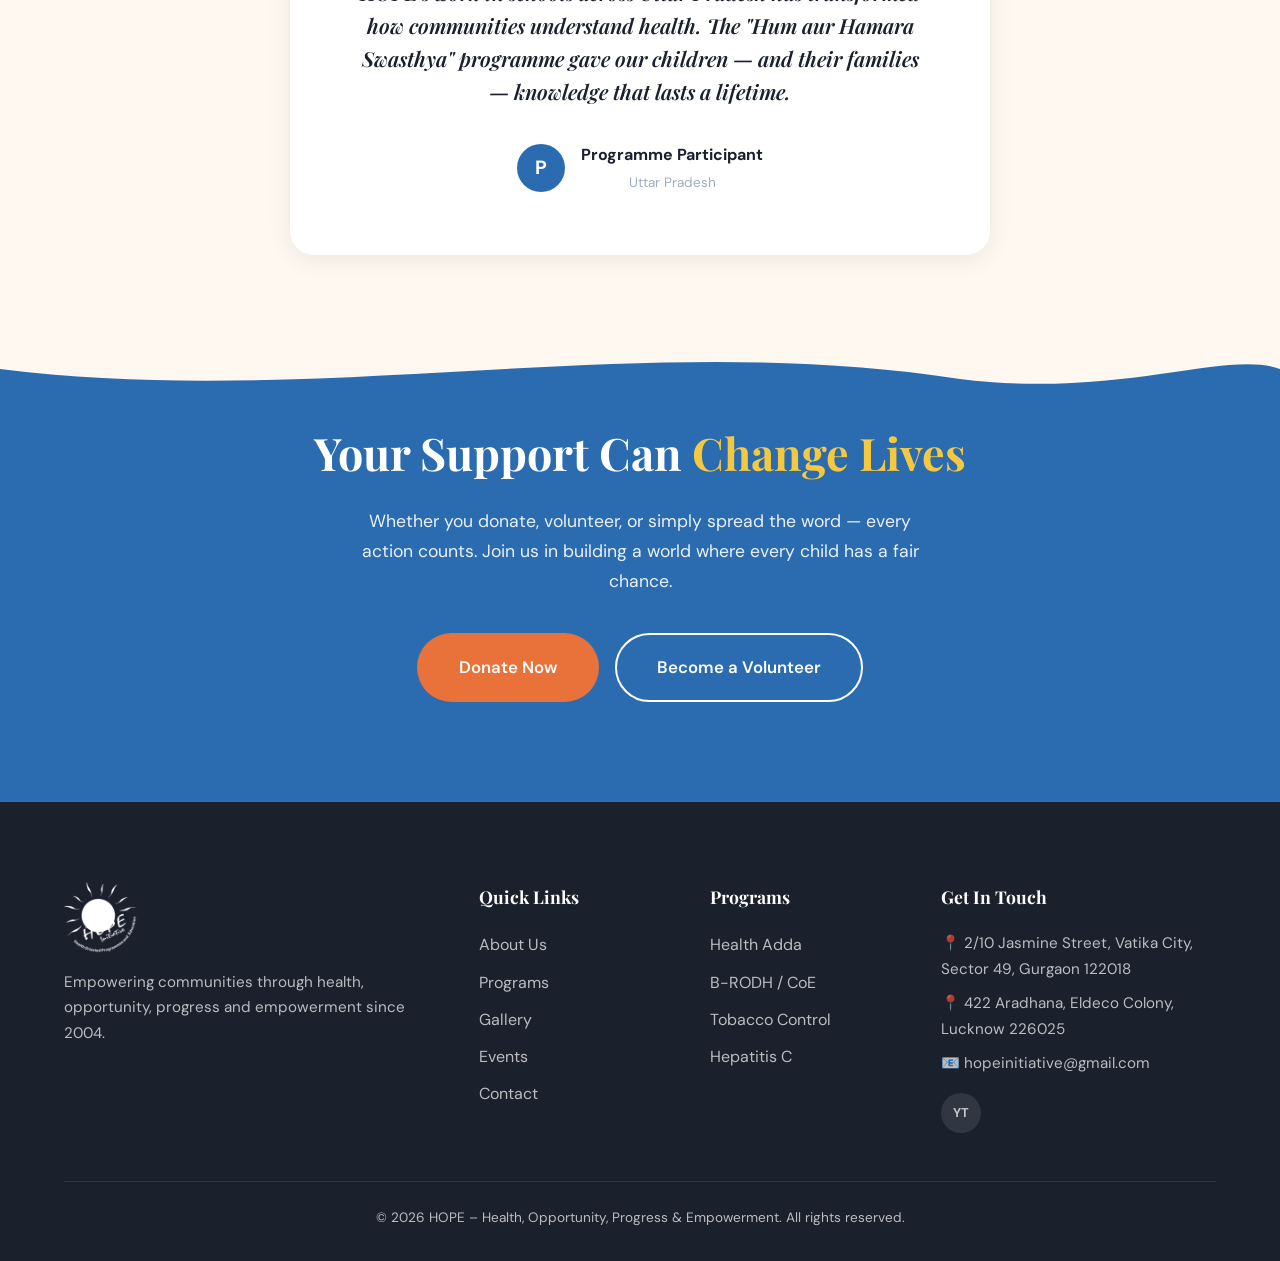
==== commit 290f860f: "Add real photos, Drive video embeds, and real impact stats - Import 59 optimized field photos into i" ====
--- a/index.html
+++ b/index.html
@@ -54,12 +54,12 @@
             <span>Years of Service</span>
           </div>
           <div class="stat">
-            <strong>45+</strong>
-            <span>Districts Reached</span>
+            <strong>22,124</strong>
+            <span>Schools Engaged</span>
           </div>
           <div class="stat">
-            <strong>12,000+</strong>
-            <span>Schools Engaged</span>
+            <strong>6M+</strong>
+            <span>Children Reached</span>
           </div>
         </div>
       </div>
@@ -116,7 +116,7 @@
         <div class="program-card">
           <div class="program-icon" style="background: var(--green);">🏆</div>
           <h3>B-RODH / Centre of Excellence</h3>
-          <p>HOPE's Centre of Excellence covering 45+ districts and 12,000+ schools in Uttar Pradesh, with the landmark "Hum aur Hamara Swasthya" health curriculum.</p>
+          <p>HOPE's Centre of Excellence reaching 22,000+ schools across Uttar Pradesh and Haryana, with the landmark "Hum aur Hamara Swasthya" health curriculum.</p>
           <a href="programs.html">Learn More →</a>
         </div>
         <div class="program-card">
@@ -151,16 +151,16 @@
           <span class="impact-label">Years of Service</span>
         </div>
         <div class="impact-card">
-          <span class="impact-number">45+</span>
-          <span class="impact-label">Districts Reached</span>
-        </div>
-        <div class="impact-card">
-          <span class="impact-number">12,000+</span>
+          <span class="impact-number">22,124</span>
           <span class="impact-label">Schools Engaged</span>
         </div>
         <div class="impact-card">
-          <span class="impact-number">8,000+</span>
-          <span class="impact-label">Children at Events</span>
+          <span class="impact-number">6M+</span>
+          <span class="impact-label">Children Reached</span>
+        </div>
+        <div class="impact-card">
+          <span class="impact-number">244</span>
+          <span class="impact-label">Programs in 2024–25</span>
         </div>
       </div>
     </div>
--- a/css/style.css
+++ b/css/style.css
@@ -192,7 +192,7 @@
 }
 .logo-img-footer {
   filter: brightness(0) invert(1);
-  height: 40px;
+  height: 72px;
 }
 .logo-text { color: var(--blue-dark); }
 .logo-dot { color: var(--orange); }
@@ -535,9 +535,9 @@
   left: 0;
   right: 0;
 }
-.impact-wave-top { top: -2px; }
-.impact-wave-bottom { bottom: -2px; }
-.impact-wave-top svg, .impact-wave-bottom svg { width: 100%; height: 100px; }
+.impact-wave-top { top: -6px; z-index: 1; }
+.impact-wave-bottom { bottom: -6px; z-index: 1; }
+.impact-wave-top svg, .impact-wave-bottom svg { width: 100%; height: 100px; display: block; }
 .impact-grid {
   display: grid;
   grid-template-columns: repeat(4, 1fr);
@@ -642,11 +642,12 @@
 }
 .cta-wave-top {
   position: absolute;
-  top: -2px;
+  top: -6px;
   left: 0;
   right: 0;
-}
-.cta-wave-top svg { width: 100%; height: 80px; }
+  z-index: 1;
+}
+.cta-wave-top svg { width: 100%; height: 80px; display: block; }
 .cta h2 {
   font-family: var(--font-display);
   font-size: clamp(2rem, 4vw, 2.8rem);
@@ -1186,3 +1187,104 @@
   .cta-actions { flex-direction: column; align-items: center; }
   .btn-lg { padding: 16px 32px; width: 100%; justify-content: center; max-width: 300px; }
 }
+
+/* =====================
+   GALLERY — FILTERS + VIDEOS (real content)
+   ===================== */
+.hidden { display: none !important; }
+
+/* Neutralize the old decorative mosaic rules for the large filtered grid */
+.gallery-grid .gallery-item:nth-child(1) { grid-row: auto; }
+.gallery-grid .gallery-item:nth-child(1) img { height: 280px; }
+.gallery-grid .gallery-item:last-child:nth-child(3n+1) { grid-column: auto; }
+
+.filter-bar {
+  display: flex;
+  flex-wrap: wrap;
+  gap: 10px;
+  justify-content: center;
+  margin-bottom: 44px;
+}
+.filter-btn {
+  font-family: var(--font-body);
+  font-size: 0.9rem;
+  font-weight: 600;
+  color: var(--gray);
+  background: var(--white);
+  border: 1.5px solid var(--orange-light);
+  border-radius: 999px;
+  padding: 9px 18px;
+  cursor: pointer;
+  transition: var(--transition);
+}
+.filter-btn:hover { border-color: var(--orange); color: var(--orange); }
+.filter-btn.active {
+  background: var(--orange);
+  border-color: var(--orange);
+  color: var(--white);
+  box-shadow: 0 6px 18px rgba(232,114,58,0.3);
+}
+
+.gallery-heading {
+  font-family: var(--font-display);
+  font-size: 2rem;
+  color: var(--dark);
+  margin: 56px 0 8px;
+}
+.gallery-heading:first-of-type { margin-top: 0; }
+.gallery-note { color: var(--gray); margin-bottom: 28px; }
+
+/* Video grid + Google Drive responsive embeds */
+.video-grid {
+  display: grid;
+  grid-template-columns: repeat(2, 1fr);
+  gap: 26px;
+}
+.video-card {
+  background: var(--white);
+  border-radius: var(--radius);
+  overflow: hidden;
+  box-shadow: var(--shadow);
+  transition: var(--transition);
+}
+.video-card:hover { transform: translateY(-4px); box-shadow: var(--shadow-lg); }
+.video-embed {
+  left: 0;
+  width: 100%;
+  height: 0;
+  position: relative;
+  padding-bottom: 56.25%;
+  background: #11151c;
+}
+.video-embed iframe {
+  top: 0; left: 0;
+  width: 100%; height: 100%;
+  position: absolute;
+  border: 0;
+}
+.video-pending {
+  position: absolute;
+  inset: 0;
+  display: flex;
+  flex-direction: column;
+  align-items: center;
+  justify-content: center;
+  gap: 8px;
+  color: var(--gray-light);
+  font-size: 2rem;
+  background: repeating-linear-gradient(45deg, #1a1f29, #1a1f29 14px, #151a23 14px, #151a23 28px);
+}
+.video-pending span { font-size: 0.85rem; font-weight: 600; letter-spacing: 0.04em; text-transform: uppercase; }
+.video-title {
+  padding: 16px 18px;
+  font-weight: 600;
+  color: var(--dark);
+  font-size: 0.98rem;
+}
+
+@media (max-width: 768px) {
+  .video-grid { grid-template-columns: 1fr; }
+  .gallery-heading { font-size: 1.6rem; }
+  .filter-bar { gap: 8px; }
+  .filter-btn { font-size: 0.82rem; padding: 8px 14px; }
+}
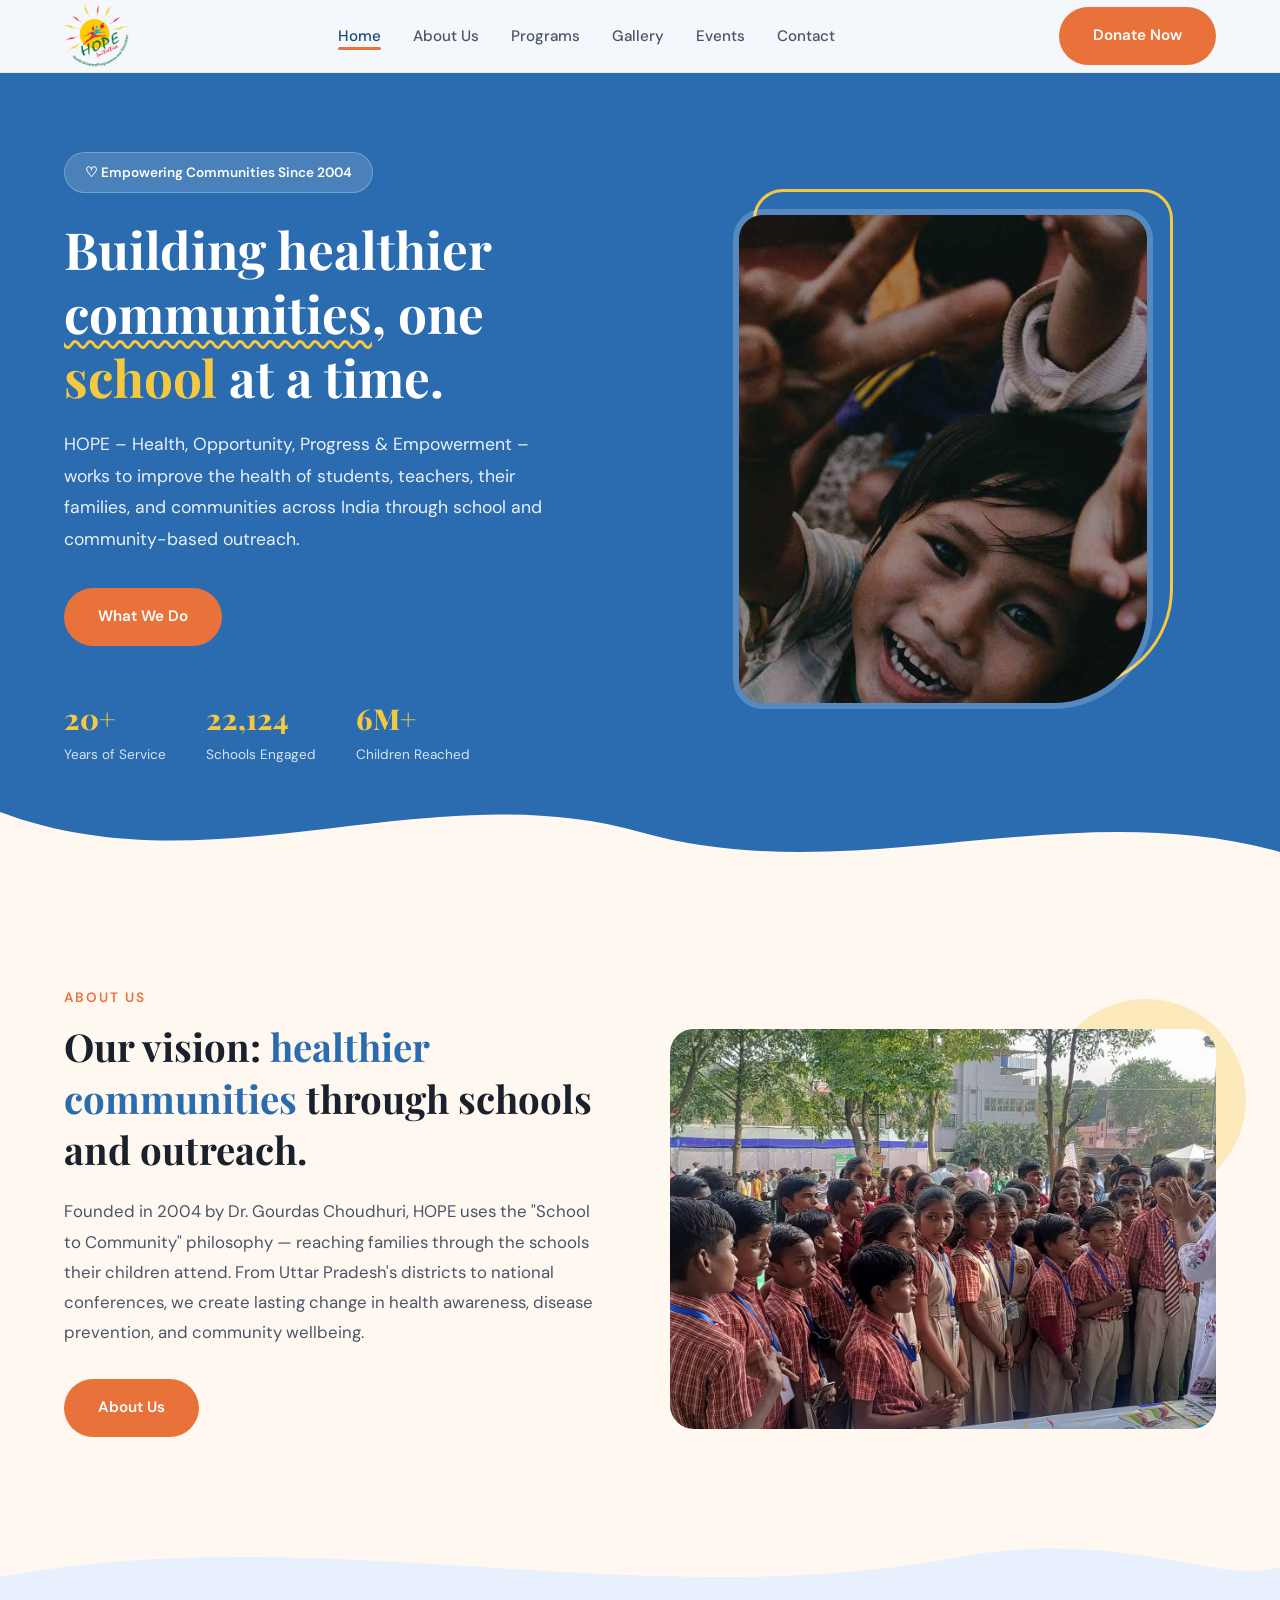
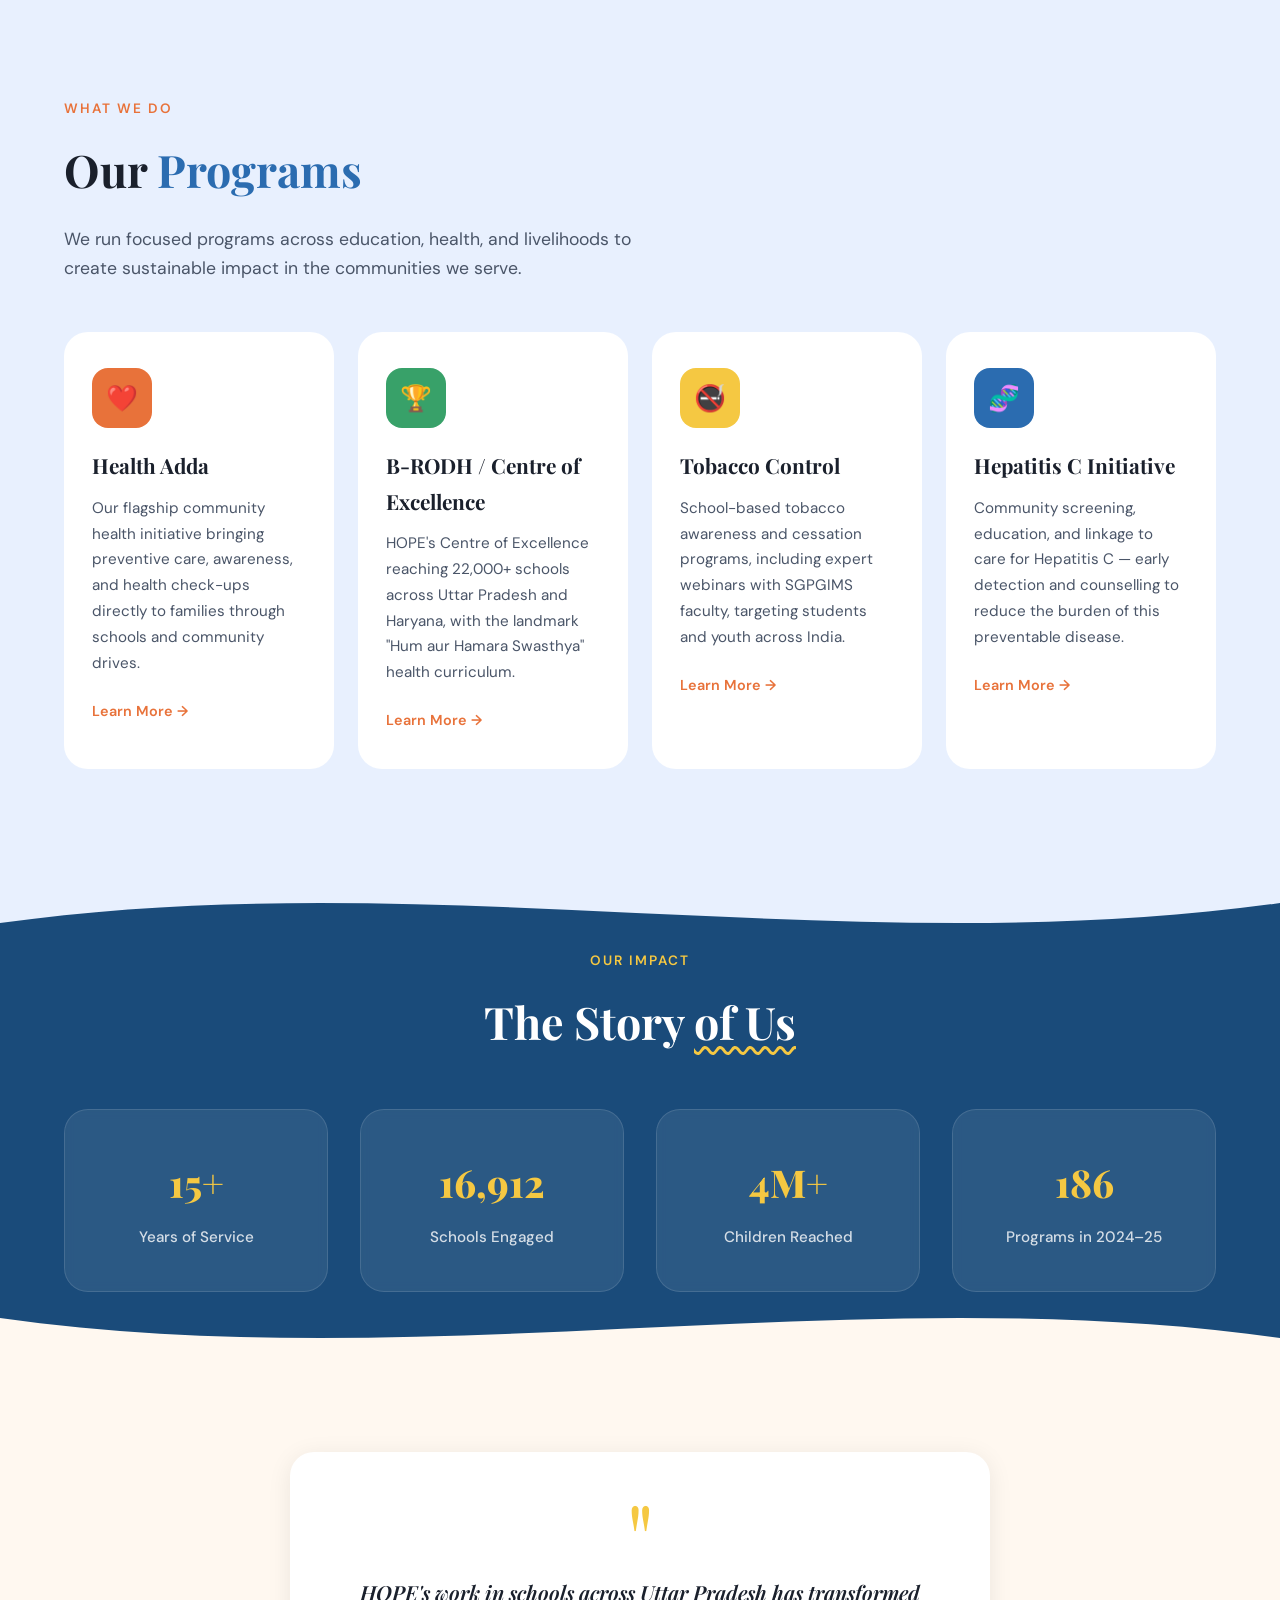
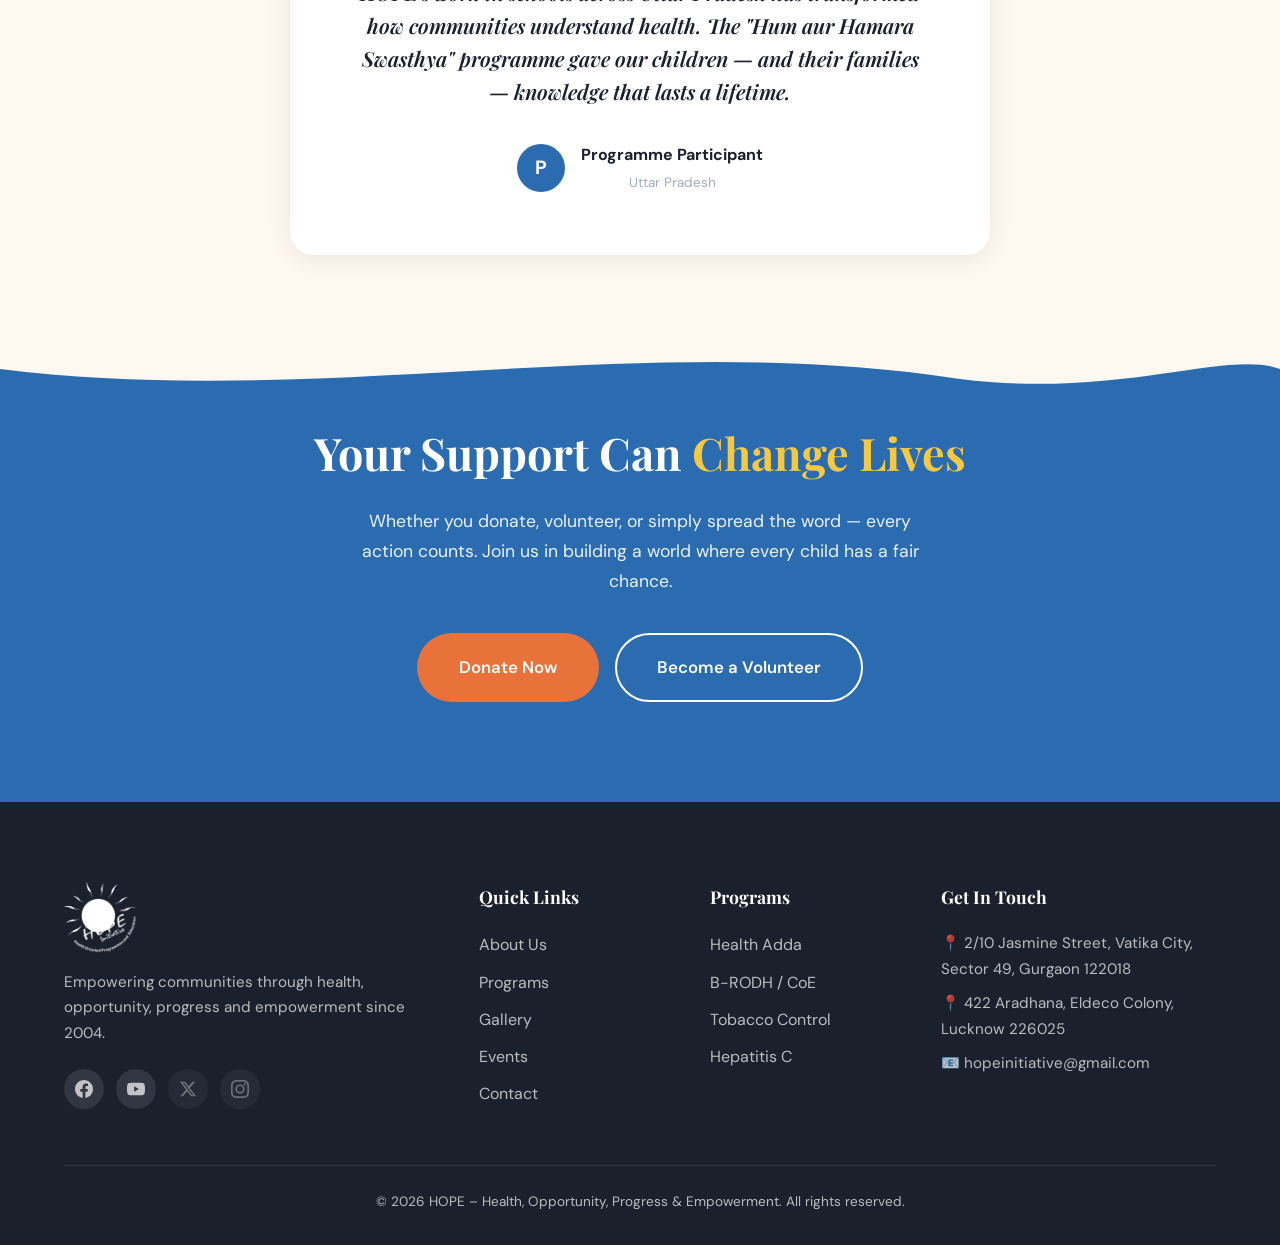
==== commit 8077ed7e: "Add footer social icons (Facebook + YouTube live, X/Instagram placeholders) - Inline SVG brand logos" ====
--- a/index.html
+++ b/index.html
@@ -213,7 +213,7 @@
           <a href="index.html" class="logo footer-logo">
             <img src="images/hope-logo.png" alt="HOPE" class="logo-img logo-img-footer">
           </a>
-          <p>Empowering communities through health, opportunity, progress and empowerment since 2004.</p>
+          <p>Empowering communities through health, opportunity, progress and empowerment since 2004.</p><div class="social-links"><a href="https://www.facebook.com/HopeInitiativeIndia/" class="social-icon" aria-label="Facebook" target="_blank" rel="noopener"><svg viewBox="0 0 24 24" aria-hidden="true"><path d="M24 12.073c0-6.627-5.373-12-12-12s-12 5.373-12 12c0 5.99 4.388 10.954 10.125 11.854v-8.385H7.078v-3.47h3.047V9.43c0-3.007 1.792-4.669 4.533-4.669 1.312 0 2.686.235 2.686.235v2.953H15.83c-1.491 0-1.956.925-1.956 1.874v2.25h3.328l-.532 3.47h-2.796v8.385C19.612 23.027 24 18.062 24 12.073z"/></svg></a><a href="https://www.youtube.com/@hopeinitiative5345" class="social-icon" aria-label="YouTube" target="_blank" rel="noopener"><svg viewBox="0 0 24 24" aria-hidden="true"><path d="M23.498 6.186a3.016 3.016 0 0 0-2.122-2.136C19.505 3.545 12 3.545 12 3.545s-7.505 0-9.377.505A3.017 3.017 0 0 0 .502 6.186C0 8.07 0 12 0 12s0 3.93.502 5.814a3.016 3.016 0 0 0 2.122 2.136c1.871.505 9.376.505 9.376.505s7.505 0 9.377-.505a3.015 3.015 0 0 0 2.122-2.136C24 15.93 24 12 24 12s0-3.93-.502-5.814zM9.545 15.568V8.432L15.818 12l-6.273 3.568z"/></svg></a><a href="#" class="social-icon soon" aria-label="X (Twitter)" title="Coming soon" target="_blank" rel="noopener"><svg viewBox="0 0 24 24" aria-hidden="true"><path d="M18.244 2.25h3.308l-7.227 8.26 8.502 11.24H16.17l-5.214-6.817L4.99 21.75H1.68l7.73-8.835L1.254 2.25H8.08l4.713 6.231zm-1.161 17.52h1.833L7.084 4.126H5.117z"/></svg></a><a href="#" class="social-icon soon" aria-label="Instagram" title="Coming soon" target="_blank" rel="noopener"><svg viewBox="0 0 24 24" aria-hidden="true"><path d="M12 2.163c3.204 0 3.584.012 4.85.07 3.252.148 4.771 1.691 4.919 4.919.058 1.265.069 1.645.069 4.849 0 3.205-.012 3.584-.069 4.849-.149 3.225-1.664 4.771-4.919 4.919-1.266.058-1.644.07-4.85.07-3.204 0-3.584-.012-4.849-.07-3.26-.149-4.771-1.699-4.919-4.92-.058-1.265-.07-1.644-.07-4.849 0-3.204.013-3.583.07-4.849.149-3.227 1.664-4.771 4.919-4.919 1.266-.057 1.645-.069 4.849-.069zm0-2.163C8.741 0 8.333.014 7.053.072 2.695.272.273 2.69.073 7.052.014 8.333 0 8.741 0 12c0 3.259.014 3.668.072 4.948.2 4.358 2.618 6.78 6.98 6.98C8.333 23.986 8.741 24 12 24c3.259 0 3.668-.014 4.948-.072 4.354-.2 6.782-2.618 6.979-6.98.059-1.28.073-1.689.073-4.948 0-3.259-.014-3.667-.072-4.947-.196-4.354-2.617-6.78-6.979-6.98C15.668.014 15.259 0 12 0zm0 5.838a6.162 6.162 0 1 0 0 12.324 6.162 6.162 0 0 0 0-12.324zM12 16a4 4 0 1 1 0-8 4 4 0 0 1 0 8zm6.406-11.845a1.44 1.44 0 1 0 0 2.881 1.44 1.44 0 0 0 0-2.881z"/></svg></a></div>
         </div>
         <div class="footer-links">
           <h4>Quick Links</h4>
@@ -239,9 +239,7 @@
           <p>📍 2/10 Jasmine Street, Vatika City, Sector 49, Gurgaon 122018</p>
           <p>📍 422 Aradhana, Eldeco Colony, Lucknow 226025</p>
           <p>📧 hopeinitiative@gmail.com</p>
-          <div class="social-links">
-            <a href="https://www.youtube.com/@hopeinitiative5345" aria-label="YouTube" target="_blank">YT</a>
-          </div>
+          
         </div>
       </div>
       <div class="footer-bottom">
--- a/css/style.css
+++ b/css/style.css
@@ -1288,3 +1288,120 @@
   .filter-bar { gap: 8px; }
   .filter-btn { font-size: 0.82rem; padding: 8px 14px; }
 }
+
+/* =====================
+   PROGRAMS — MEDIA HUB (topic sections + card strips)
+   ===================== */
+.media-grid {
+  display: grid;
+  grid-template-columns: repeat(3, 1fr);
+  gap: 22px;
+}
+.media-grid.card-media {
+  margin: 4px 0 56px;
+}
+.media-photo {
+  margin: 0;
+  background: var(--white);
+  border-radius: var(--radius);
+  overflow: hidden;
+  box-shadow: var(--shadow);
+  transition: var(--transition);
+}
+.media-photo:hover { transform: translateY(-4px); box-shadow: var(--shadow-lg); }
+.media-photo img {
+  width: 100%;
+  aspect-ratio: 16 / 9;
+  object-fit: cover;
+  display: block;
+  cursor: pointer;
+}
+.media-photo figcaption {
+  padding: 14px 16px;
+  font-weight: 600;
+  font-size: 0.95rem;
+  color: var(--dark);
+  line-height: 1.35;
+}
+
+/* Sessions & Activities */
+.sessions-intro {
+  text-align: center;
+  margin: 72px 0 28px;
+}
+.topic-nav {
+  display: flex;
+  flex-wrap: wrap;
+  gap: 10px;
+  justify-content: center;
+  margin-bottom: 52px;
+}
+.topic-nav a {
+  font-size: 0.88rem;
+  font-weight: 600;
+  color: var(--gray);
+  background: var(--white);
+  border: 1.5px solid var(--orange-light);
+  border-radius: 999px;
+  padding: 8px 16px;
+  text-decoration: none;
+  transition: var(--transition);
+}
+.topic-nav a:hover { border-color: var(--orange); color: var(--orange); }
+.topic-block {
+  margin-bottom: 64px;
+  scroll-margin-top: 90px;
+}
+.topic-title {
+  font-family: var(--font-display);
+  font-size: 1.7rem;
+  color: var(--dark);
+  margin: 0 0 22px;
+  padding-bottom: 12px;
+  border-bottom: 3px solid var(--orange-light);
+}
+
+@media (max-width: 900px) {
+  .media-grid { grid-template-columns: repeat(2, 1fr); }
+}
+@media (max-width: 600px) {
+  .media-grid { grid-template-columns: 1fr; }
+  .topic-title { font-size: 1.35rem; }
+  .sessions-intro { margin-top: 48px; }
+}
+
+/* =====================
+   FOOTER SOCIAL ICONS
+   ===================== */
+.social-links {
+  display: flex;
+  gap: 12px;
+  margin-top: 22px;
+}
+.social-icon {
+  width: 40px;
+  height: 40px;
+  display: inline-flex;
+  align-items: center;
+  justify-content: center;
+  border-radius: 50%;
+  background: rgba(255,255,255,0.1);
+  color: rgba(255,255,255,0.85);
+  transition: var(--transition);
+}
+.social-icon svg {
+  width: 18px;
+  height: 18px;
+  fill: currentColor;
+}
+.social-icon:hover {
+  background: var(--orange);
+  color: #fff;
+  transform: translateY(-3px);
+}
+.social-icon.soon { opacity: 0.5; }
+.social-icon.soon:hover {
+  background: rgba(255,255,255,0.18);
+  color: #fff;
+  transform: none;
+}
